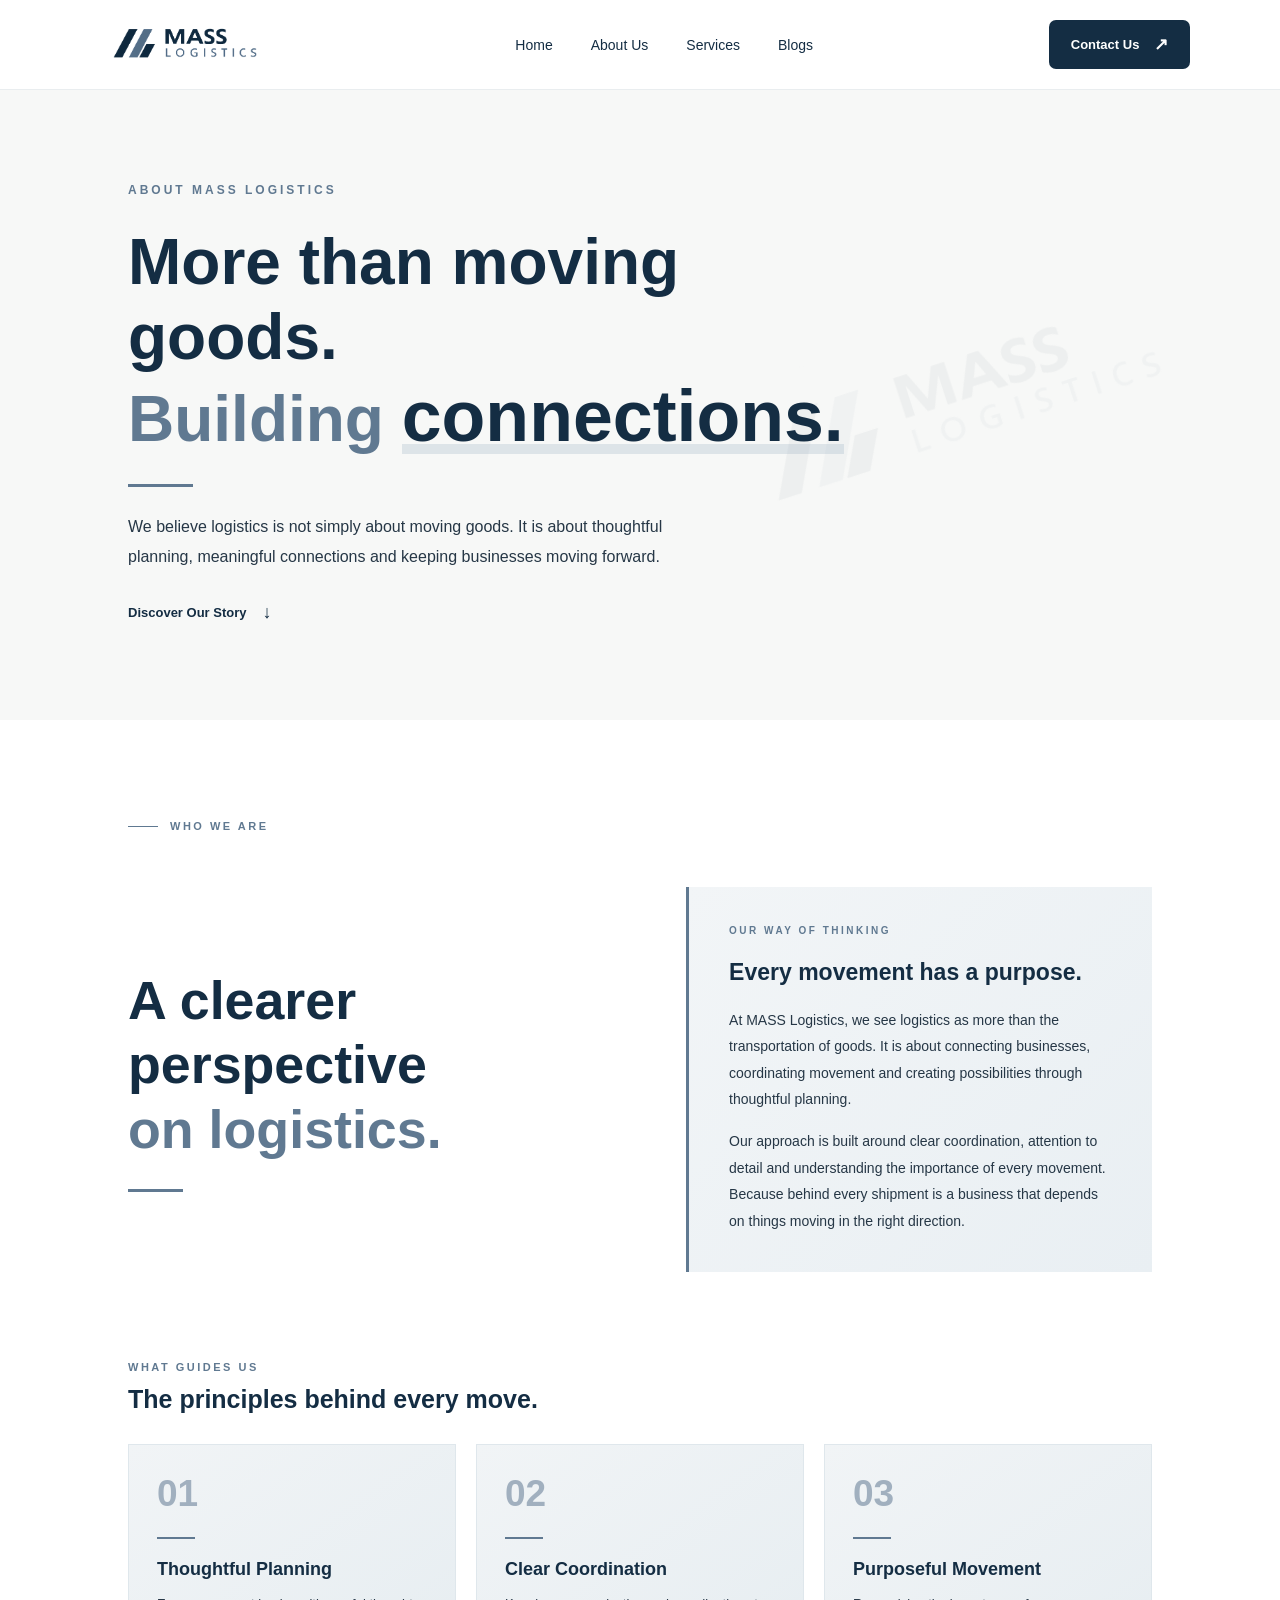
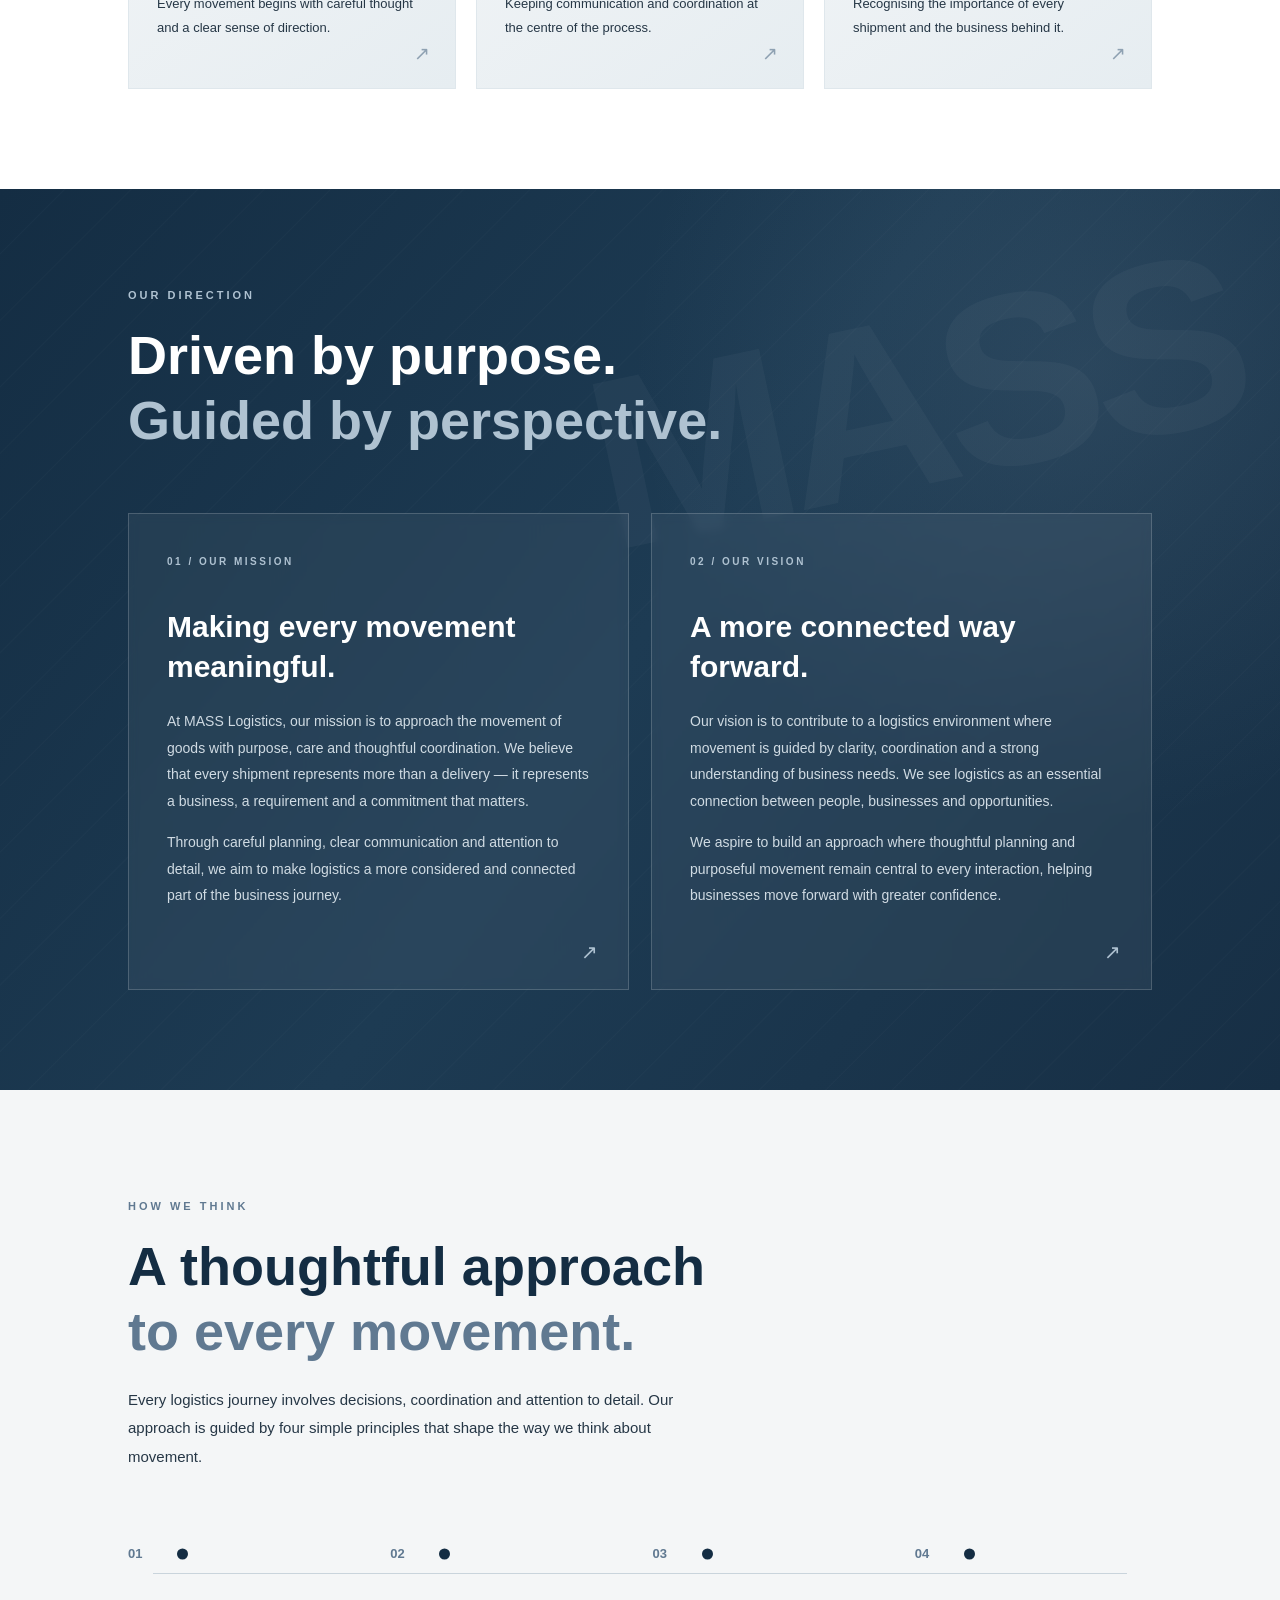
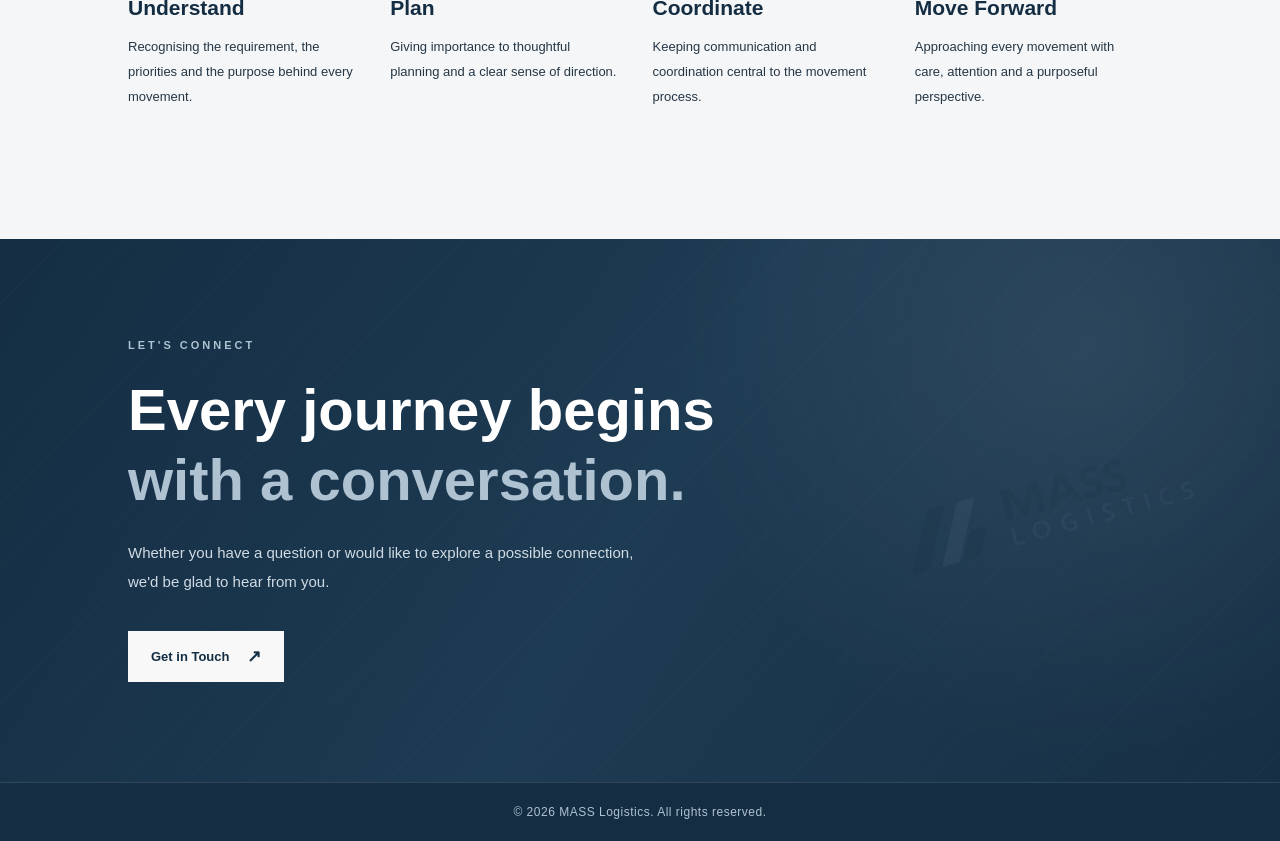
==== about.html @ d693dbe3 "Blog writing" ====
<!DOCTYPE html>
<html lang="en">

<head>
    <meta charset="UTF-8">
    <meta name="viewport" content="width=device-width, initial-scale=1.0">

    <title>About Us | MASS Logistics</title>

    <link rel="stylesheet" href="style.css">

</head>

<body>

    <!-- NAVBAR -->
    <header class="navbar">

        <a href="index.html" class="logo">
            <img src="logo.png" alt="MASS Logistics">
        </a>

        <nav class="nav-links" id="navLinks">
            <a href="index.html">Home</a>
            <a href="about.html">About Us</a>
            <a href="index.html#services">Services</a>
            <a href="blog.html">Blogs</a>
            <a href="contact.html" class="mobile-contact-link">Contact Us</a>
        </nav>

        <a href="contact.html" class="contact-btn">
            Contact Us <span>↗</span>
        </a>

        <button class="menu-toggle"
                id="menuToggle"
                aria-label="Open navigation menu"
                aria-expanded="false">
            <span></span>
            <span></span>
            <span></span>
        </button>

    </header>


   <!-- ABOUT HERO SECTION -->
<section class="about-hero">

    <div class="about-watermark">
        <img src="logo.png" alt="">
    </div>

    <div class="about-hero-content">

        <span class="about-eyebrow">
            ABOUT MASS LOGISTICS
        </span>

        <h1>
    More than moving goods.
    <span>Building <span class="highlight-word">connections.</span></span>
</h1>

        <div class="about-accent"></div>

        <p>
            We believe logistics is not simply about moving
            goods. It is about thoughtful planning, meaningful
            connections and keeping businesses moving forward.
        </p>

        <a href="#who-we-are" class="about-hero-btn">
            Discover Our Story <span>↓</span>
        </a>

    </div>

</section>



<!-- WHO WE ARE SECTION -->
<section class="who-we-are" id="who-we-are">

    <div class="who-label">
        <span></span>
        WHO WE ARE
    </div>

    <div class="who-layout">

        <div class="who-left">
            <h2>
                A clearer perspective
                <span>on logistics.</span>
            </h2>

            <div class="who-accent"></div>
        </div>

        <div class="who-right">
            <span class="who-small-label">OUR WAY OF THINKING</span>

            <h3>Every movement has a purpose.</h3>

            <p>
                At MASS Logistics, we see logistics as more than
                the transportation of goods. It is about connecting
                businesses, coordinating movement and creating
                possibilities through thoughtful planning.
            </p>

            <p>
                Our approach is built around clear coordination,
                attention to detail and understanding the importance
                of every movement. Because behind every shipment
                is a business that depends on things moving in the
                right direction.
            </p>
        </div>

    </div>

    <div class="principles-heading">
        <span>WHAT GUIDES US</span>
        <p>The principles behind every move.</p>
    </div>

    <div class="principles-grid">

        <div class="principle-card">
            <span class="principle-number">01</span>
            <div class="principle-line"></div>
            <h3>Thoughtful Planning</h3>
            <p>
                Every movement begins with careful thought
                and a clear sense of direction.
            </p>
            <span class="principle-arrow">↗</span>
        </div>

        <div class="principle-card">
            <span class="principle-number">02</span>
            <div class="principle-line"></div>
            <h3>Clear Coordination</h3>
            <p>
                Keeping communication and coordination
                at the centre of the process.
            </p>
            <span class="principle-arrow">↗</span>
        </div>

        <div class="principle-card">
            <span class="principle-number">03</span>
            <div class="principle-line"></div>
            <h3>Purposeful Movement</h3>
            <p>
                Recognising the importance of every
                shipment and the business behind it.
            </p>
            <span class="principle-arrow">↗</span>
        </div>

    </div>

</section>

    

<!-- MISSION & VISION SECTION -->
<section class="mission-vision">

    <div class="mv-watermark">MASS</div>

    <div class="mv-heading">
        <span>OUR DIRECTION</span>

        <h2>
            Driven by purpose.<br>
            <span>Guided by perspective.</span>
        </h2>
    </div>

    <div class="mv-grid">

        <!-- MISSION CARD -->
        <div class="mv-card">

            <span class="mv-number">01 / OUR MISSION</span>

            <h3>Making every movement meaningful.</h3>

            <p>
                At MASS Logistics, our mission is to approach the
                movement of goods with purpose, care and thoughtful
                coordination. We believe that every shipment represents
                more than a delivery — it represents a business,
                a requirement and a commitment that matters.
            </p>

            <p>
                Through careful planning, clear communication and
                attention to detail, we aim to make logistics a more
                considered and connected part of the business journey.
            </p>

            <span class="mv-arrow">↗</span>

        </div>


        <!-- VISION CARD -->
        <div class="mv-card">

            <span class="mv-number">02 / OUR VISION</span>

            <h3>A more connected way forward.</h3>

            <p>
                Our vision is to contribute to a logistics environment
                where movement is guided by clarity, coordination and
                a strong understanding of business needs. We see
                logistics as an essential connection between people,
                businesses and opportunities.
            </p>

            <p>
                We aspire to build an approach where thoughtful
                planning and purposeful movement remain central
                to every interaction, helping businesses move
                forward with greater confidence.
            </p>

            <span class="mv-arrow">↗</span>

        </div>

    </div>

</section>


<!-- OUR APPROACH SECTION -->
<section class="our-approach">

    <div class="approach-heading">

        <span>HOW WE THINK</span>

        <h2>
            A thoughtful approach
            <span>to every movement.</span>
        </h2>

        <p>
            Every logistics journey involves decisions, coordination
            and attention to detail. Our approach is guided by four
            simple principles that shape the way we think about movement.
        </p>

    </div>


    <div class="approach-timeline">

        <!-- STEP 01 -->
        <div class="approach-step">

            <div class="step-top">
                <span class="step-number">01</span>
                <span class="step-dot"></span>
            </div>

            <h3>Understand</h3>

            <p>
                Recognising the requirement, the priorities
                and the purpose behind every movement.
            </p>

        </div>


        <!-- STEP 02 -->
        <div class="approach-step">

            <div class="step-top">
                <span class="step-number">02</span>
                <span class="step-dot"></span>
            </div>

            <h3>Plan</h3>

            <p>
                Giving importance to thoughtful planning
                and a clear sense of direction.
            </p>

        </div>


        <!-- STEP 03 -->
        <div class="approach-step">

            <div class="step-top">
                <span class="step-number">03</span>
                <span class="step-dot"></span>
            </div>

            <h3>Coordinate</h3>

            <p>
                Keeping communication and coordination
                central to the movement process.
            </p>

        </div>


        <!-- STEP 04 -->
        <div class="approach-step">

            <div class="step-top">
                <span class="step-number">04</span>
                <span class="step-dot"></span>
            </div>

            <h3>Move Forward</h3>

            <p>
                Approaching every movement with care,
                attention and a purposeful perspective.
            </p>

        </div>

    </div>

</section>


<!-- ABOUT PAGE CTA SECTION -->
<section class="about-cta">

    <div class="cta-content">

        <span>LET'S CONNECT</span>

        <h2>
            Every journey begins
            <span>with a conversation.</span>
        </h2>

        <p>
            Whether you have a question or would like to explore
            a possible connection, we'd be glad to hear from you.
        </p>

        <a href="contact.html" class="about-cta-btn">
            Get in Touch <span>↗</span>
        </a>

    </div>

    <div class="cta-watermark">
    <img src="logo.png" alt="">
</div>

</section>

<!-- COPYRIGHT -->
<div class="copyright">
    © 2026 MASS Logistics. All rights reserved.
</div>

    <script src="script.js"></script>

</body>
</html>
---- style.css ----
/* ========================================
   1. GLOBAL STYLES
======================================== */

:root {
    --navy: #142D43;
    --blue: #607991;
    --off-white: #F7F8F7;
    --light-grey: #E9EDEF;
    --white: #FFFFFF;
    --text: #263746;
}

* {
    margin: 0;
    padding: 0;
    box-sizing: border-box;
}

html {
    scroll-behavior: smooth;
}

body {
    font-family: 'DM Sans', sans-serif;
    background: var(--off-white);
    color: var(--text);
}

a {
    text-decoration: none;
}


/* ========================================
   2. NAVBAR
======================================== */

.navbar {
    width: 100%;
    min-height: 90px;
    padding: 0 7%;

    display: flex;
    align-items: center;
    justify-content: space-between;

    background: var(--white);
    border-bottom: 1px solid var(--light-grey);

    position: relative;
    z-index: 1000;
}


/* ========================================
   3. LOGO
======================================== */

.logo {
    display: inline-flex;
    align-items: center;
    flex-shrink: 0;
}

.logo img {
    display: block;
    width: 190px;
    height: auto;
    object-fit: contain;
}


/* ========================================
   4. NAVIGATION LINKS
======================================== */

.nav-links {
    display: flex;
    align-items: center;
    gap: 38px;
}

.nav-links a {
    color: var(--navy);
    font-size: 14px;
    font-weight: 500;
    position: relative;
    transition: color 0.3s ease;
}

.nav-links a::after {
    content: "";
    position: absolute;
    left: 0;
    bottom: -6px;
    width: 100%;
    height: 1px;
    background: var(--blue);
    transform: scaleX(0);
    transform-origin: left;
    transition: transform 0.3s ease;
}

.nav-links a:hover {
    color: var(--blue);
}

.nav-links a:hover::after {
    transform: scaleX(1);
}


/* ========================================
   5. CONTACT BUTTON
======================================== */

.contact-btn {
    display: inline-flex;
    align-items: center;
    justify-content: center;
    gap: 15px;

    padding: 14px 22px;

    background: var(--navy);
    color: var(--white);

    font-size: 13px;
    font-weight: 600;

    border-radius: 7px;

    transition:
        background 0.3s ease,
        transform 0.3s ease,
        box-shadow 0.3s ease;
}

.contact-btn span {
    font-size: 17px;
    transition: transform 0.3s ease;
}

.contact-btn:hover {
    background: var(--blue);
    transform: translateY(-2px);
    box-shadow: 0 5px 14px rgba(20, 45, 67, 0.14);
}

.contact-btn:hover span {
    transform: translate(2px, -2px);
}


/* ========================================
   6. HAMBURGER MENU
======================================== */

.menu-toggle {
    display: none;

    flex-direction: column;
    justify-content: center;
    align-items: center;
    gap: 6px;

    width: 42px;
    height: 42px;
    padding: 8px;

    background: transparent;
    border: none;
    cursor: pointer;
}

.menu-toggle span {
    display: block;
    width: 25px;
    height: 2px;

    background: var(--navy);
    transition: all 0.3s ease;
}

/* Hamburger animation */

.menu-toggle.active span:nth-child(1) {
    transform: translateY(8px) rotate(45deg);
}

.menu-toggle.active span:nth-child(2) {
    opacity: 0;
}

.menu-toggle.active span:nth-child(3) {
    transform: translateY(-8px) rotate(-45deg);
}


/* ========================================
   7. HERO SECTION
======================================== */

.hero {
    min-height: 620px;
    display: flex;
    align-items: center;

    padding: 100px 8%;

   background-image:
    linear-gradient(
        90deg,
        rgba(20, 45, 67, 0.78),
        rgba(20, 45, 67, 0.18)
    ),
    url("mass-hero.png");

background-size: cover;
background-position: center;
background-repeat: no-repeat;

    color: var(--white);
}

.hero-content {
    max-width: 700px;
}

.hero-tag {
    font-size: 13px;
    letter-spacing: 4px;
    font-weight: 600;
    color: #C3D2DF;
    margin-bottom: 22px;
}

.hero h1 {
    font-family: 'Manrope', sans-serif;
    font-size: clamp(42px, 5.5vw, 72px);
    line-height: 1.12;
    font-weight: 800;
    margin-bottom: 25px;
}

.hero-description {
    max-width: 520px;
    font-size: 17px;
    line-height: 1.8;
    color: #E0E7ED;
    margin-bottom: 35px;
}


/* ========================================
   8. HERO BUTTONS
======================================== */

.hero-buttons {
    display: flex;
    gap: 16px;
    flex-wrap: wrap;
}

.hero-btn {
    display: inline-block;
    padding: 15px 27px;

    font-size: 14px;
    font-weight: 600;

    border-radius: 7px;

    transition:
        background 0.3s ease,
        color 0.3s ease,
        transform 0.3s ease,
        box-shadow 0.3s ease;
}

/* Get in Touch */

.primary-btn {
    background: var(--white);
    color: var(--navy);
}

.primary-btn:hover {
    background: #E9EEF2;
    transform: translateY(-3px);
    box-shadow: 0 6px 16px rgba(0, 0, 0, 0.15);
}

/* Discover MASS */

.secondary-btn {
    border: 1px solid rgba(255, 255, 255, 0.8);
    color: var(--white);
    background: rgba(255, 255, 255, 0.04);
}

.secondary-btn:hover {
    background: rgba(255, 255, 255, 0.15);
    border-color: var(--white);
    transform: translateY(-3px);
}

/* ========================================
   9. TABLET RESPONSIVENESS
======================================== */

@media (max-width: 1000px) {

    .navbar {
        padding: 0 5%;
    }

    .nav-links {
        gap: 22px;
    }

    .logo img {
        width: 165px;
    }
}


/* ========================================
   10. MOBILE RESPONSIVENESS
======================================== */

@media (max-width: 768px) {

    .navbar {
        min-height: 76px;
        padding: 0 5%;
    }

    .logo img {
        width: 145px;
    }

    /* Mobile dropdown */

    .nav-links {
        display: none;

        position: absolute;
        top: 100%;
        left: 0;

        width: 100%;
        padding: 15px 5% 25px;

        background: var(--white);
        border-bottom: 1px solid var(--light-grey);

        flex-direction: column;
        align-items: flex-start;
        gap: 0;
    }

    .nav-links.show {
        display: flex;
    }

    .nav-links a {
        width: 100%;
        padding: 16px 0;
        border-bottom: 1px solid var(--light-grey);
    }
    
    .nav-links .mobile-contact-link {
    display: block;
}

    /* Hide desktop contact button */

    .contact-btn {
        display: none;
    }

    /* Show hamburger */

    .menu-toggle {
        display: flex;
    }

    /* Hero */

    .hero {
        min-height: 550px;
        padding: 80px 7%;
        background-position: center;
    }

    .hero h1 {
        font-size: 42px;
    }

    .hero-description {
        font-size: 15px;
    }
}


/* ========================================
   11. SMALL MOBILE SCREENS
======================================== */

@media (max-width: 480px) {

    .logo img {
        width: 130px;
    }

    .hero {
        min-height: 520px;
        padding: 65px 6%;
    }

    .hero h1 {
        font-size: 36px;
    }

    .hero-buttons {
        flex-direction: column;
        align-items: flex-start;
    }
}


/* Smooth keyboard focus */

a:focus-visible,
button:focus-visible {
    outline: 2px solid var(--blue);
    outline-offset: 4px;
}


/* ========================================
   INTRODUCTION SECTION
======================================== */

.intro-section {
    padding: 100px 8%;
    background: var(--off-white);
}

.intro-label {
    display: flex;
    align-items: center;
    gap: 12px;
    color: var(--blue);
    font-size: 11px;
    font-weight: 700;
    letter-spacing: 3px;
    margin-bottom: 65px;
}

.intro-label span {
    width: 28px;
    height: 2px;
    background: var(--blue);
}

.intro-layout {
    display: grid;
    grid-template-columns: 1fr 1fr;
    align-items: center;
    gap: 75px;
}

/* LEFT COLUMN */

.intro-left {
    padding-right: 35px;
}

.intro-left h2 {
    font-family: 'Manrope', sans-serif;
    font-size: clamp(38px, 4.2vw, 58px);
    line-height: 1.25;
    font-weight: 700;
    color: var(--navy);
}

.intro-left h2 span {
    display: block;
    color: var(--blue);
}

.intro-accent {
    width: 55px;
    height: 3px;
    background: var(--blue);
    margin-top: 35px;
    border-radius: 5px;
    animation: accentGrow 1.2s ease forwards;
}

/* RIGHT COLUMN */

.intro-right {
    border-left: 1px solid #D8DEE2;
    padding: 12px 0 12px 55px;
}

.intro-right h3 {
    font-family: 'Manrope', sans-serif;
    font-size: 23px;
    line-height: 1.5;
    font-weight: 600;
    color: var(--navy);
    margin-bottom: 20px;
}

.intro-right p {
    font-size: 15px;
    line-height: 1.9;
    color: var(--text);
    margin-bottom: 18px;
}

.intro-link {
    display: inline-flex;
    align-items: center;
    gap: 10px;
    margin-top: 15px;
    color: var(--navy);
    font-size: 14px;
    font-weight: 700;
    transition: color 0.3s ease;
}

.intro-link span {
    transition: transform 0.3s ease;
}

.intro-link:hover {
    color: var(--blue);
}

.intro-link:hover span {
    transform: translate(4px, -4px);
}

/* SUBTLE ENTRANCE ANIMATION */

.intro-label,
.intro-left,
.intro-right {
    animation: introReveal 0.9s ease both;
}

.intro-left {
    animation-delay: 0.15s;
}

.intro-right {
    animation-delay: 0.3s;
}

@keyframes introReveal {
    from {
        opacity: 0;
        transform: translateY(22px);
    }
    to {
        opacity: 1;
        transform: translateY(0);
    }
}

@keyframes accentGrow {
    from {
        width: 0;
    }
    to {
        width: 55px;
    }
}

/* RESPONSIVE */

@media (max-width: 768px) {
    .intro-section {
        padding: 75px 7%;
    }

    .intro-label {
        margin-bottom: 40px;
    }

    .intro-layout {
        grid-template-columns: 1fr;
        gap: 40px;
    }

    .intro-left {
        padding-right: 0;
    }

    .intro-left h2 {
        font-size: 42px;
    }

    .intro-right {
        border-left: none;
        border-top: 1px solid #D8DEE2;
        padding: 30px 0 0;
    }
}

@media (max-width: 480px) {
    .intro-section {
        padding: 60px 6%;
    }

    .intro-left h2 {
        font-size: 35px;
    }

    .intro-right h3 {
        font-size: 20px;
    }
}

@media (prefers-reduced-motion: reduce) {
    .intro-label,
    .intro-left,
    .intro-right,
    .intro-accent {
        animation: none;
    }
}



/* ========================================
   LOGISTICS PHILOSOPHY SECTION
======================================== */

.philosophy-section {
    background: var(--navy);
    color: var(--white);
    padding: 100px 8% 55px;
}

.philosophy-top {
    display: flex;
    align-items: center;
    gap: 25px;
    margin-bottom: 65px;
}

.philosophy-label {
    color: #A9BBCB;
    font-size: 11px;
    font-weight: 700;
    letter-spacing: 3px;
    white-space: nowrap;
}

.philosophy-line {
    height: 1px;
    background: rgba(255,255,255,0.4);
    flex: 1;
    transform: scaleX(0);
    transform-origin: left;
}

.philosophy-layout {
    display: grid;
    grid-template-columns: 1fr 1fr;
    gap: 75px;
    align-items: start;
}

.philosophy-heading h2 {
    font-family: 'Manrope', sans-serif;
    font-size: clamp(38px, 4.2vw, 58px);
    line-height: 1.25;
    font-weight: 700;
    color: var(--white);
}

.philosophy-heading h2 span {
    display: block;
    color: #91A8BC;
}

.philosophy-content {
    padding-top: 5px;
}

.philosophy-content p {
    color: #D2DCE4;
    font-size: 15px;
    line-height: 1.9;
    margin-bottom: 20px;
}

.philosophy-content .philosophy-lead {
    color: var(--white);
    font-family: 'Manrope', sans-serif;
    font-size: 22px;
    line-height: 1.55;
    font-weight: 600;
    margin-bottom: 25px;
}

.philosophy-bottom {
    display: flex;
    justify-content: space-between;
    flex-wrap: wrap;
    gap: 20px;
    border-top: 1px solid rgba(255,255,255,0.2);
    margin-top: 75px;
    padding-top: 25px;
}

.philosophy-bottom span {
    color: #A9BBCB;
    font-size: 10px;
    font-weight: 600;
    letter-spacing: 1.5px;
}

/* ANIMATION */

@keyframes philosophyLine {
    from {
        transform: scaleX(0);
    }
    to {
        transform: scaleX(1);
    }
}

.philosophy-section.is-visible .philosophy-line {
    animation: philosophyLine 1.3s ease-out forwards;
}

/* RESPONSIVE */

@media (max-width: 768px) {
    .philosophy-section {
        padding: 75px 7% 40px;
    }

    .philosophy-top {
        margin-bottom: 45px;
    }

    .philosophy-layout {
        grid-template-columns: 1fr;
        gap: 35px;
    }

    .philosophy-heading h2 {
        font-size: 42px;
    }

    .philosophy-bottom {
        margin-top: 45px;
        flex-direction: column;
        gap: 18px;
    }
}

@media (max-width: 480px) {
    .philosophy-section {
        padding: 60px 6% 35px;
    }

    .philosophy-heading h2 {
        font-size: 35px;
    }

    .philosophy-content .philosophy-lead {
        font-size: 19px;
    }
}

@media (prefers-reduced-motion: reduce) {
    .philosophy-line {
        animation: none;
    }
}



/* ========================================
   PHILOSOPHY SECTION - HOVER EFFECTS
======================================== */

/* Heading hover */

.philosophy-heading h2 {
    transition: transform 0.4s ease, color 0.4s ease;
}

.philosophy-heading h2:hover {
    transform: translateX(8px);
}

.philosophy-heading h2 span {
    transition: color 0.4s ease;
}

.philosophy-heading h2:hover span {
    color: #B6C8D7;
}

/* Paragraph hover */

.philosophy-content p {
    transition: color 0.35s ease, transform 0.35s ease;
}

.philosophy-content p:not(.philosophy-lead):hover {
    color: #FFFFFF;
    transform: translateX(5px);
}

.philosophy-content .philosophy-lead {
    transition: color 0.35s ease;
}

.philosophy-content .philosophy-lead:hover {
    color: #B6C8D7;
}

/* Bottom principles */

.philosophy-bottom span {
    position: relative;
    display: inline-block;
    cursor: default;
    transition: color 0.35s ease;
}

.philosophy-bottom span::after {
    content: "";
    position: absolute;
    left: 0;
    bottom: -7px;
    width: 0;
    height: 1px;
    background: #A9BBCB;
    transition: width 0.35s ease;
}

.philosophy-bottom span:hover {
    color: #FFFFFF;
}

.philosophy-bottom span:hover::after {
    width: 100%;
}

/* Top horizontal line */

.philosophy-line {
    transition: background 0.4s ease;
}

.philosophy-top:hover .philosophy-line {
    background: rgba(255,255,255,0.65);
}

/* Respect reduced motion */

@media (prefers-reduced-motion: reduce) {
    .philosophy-section *,
    .philosophy-section *::before,
    .philosophy-section *::after {
        transition: none !important;
    }
}




/* ========================================
   SERVICES SECTION - REDESIGNED
======================================== */

.services-section {
    background: var(--off-white);
    padding: 100px 8%;
    color: var(--text);
}

/* TOP LABEL */

.services-top {
    display: flex;
    align-items: center;
    gap: 25px;
    margin-bottom: 65px;
}

.services-label {
    color: var(--blue);
    font-size: 11px;
    font-weight: 700;
    letter-spacing: 3px;
    white-space: nowrap;
}

.services-line {
    height: 1px;
    background: rgba(20, 45, 67, 0.25);
    flex: 1;
    transform: scaleX(0);
    transform-origin: left;
}

/* INTRODUCTION */

.services-intro {
    display: grid;
    grid-template-columns: 1.1fr 0.9fr;
    gap: 75px;
    align-items: center;
    margin-bottom: 75px;
}

.services-heading h2 {
    font-family: 'Manrope', sans-serif;
    font-size: clamp(38px, 4.2vw, 56px);
    line-height: 1.25;
    color: var(--navy);
}

.services-heading h2 span {
    display: block;
    color: var(--blue);
}

.services-description {
    border-left: 2px solid var(--blue);
    padding-left: 35px;
}

.services-description p {
    font-size: 15px;
    line-height: 1.9;
    margin-bottom: 15px;
}

/* FEATURED FREIGHT BROKERAGE */

.featured-service {
    display: grid;
    grid-template-columns: 0.8fr 1.2fr;
    align-items: center;
    gap: 55px;
    background: #EEF1F2;
    padding: 35px;
    margin-bottom: 100px;
}

.featured-image {
    height: 310px;
    overflow: hidden;
}

.featured-image img {
    width: 100%;
    height: 100%;
    display: block;
    object-fit: cover;
    transition: transform 0.6s ease;
}

.featured-image:hover img {
    transform: scale(1.04);
}

.featured-content {
    padding: 20px 25px 20px 0;
}

.featured-number {
    display: block;
    color: var(--blue);
    font-size: 10px;
    font-weight: 700;
    letter-spacing: 2px;
    margin-bottom: 22px;
}

.featured-content h3 {
    font-family: 'Manrope', sans-serif;
    color: var(--navy);
    font-size: 32px;
    margin-bottom: 20px;
}

.featured-content p {
    font-size: 14px;
    line-height: 1.9;
    margin-bottom: 25px;
    color: var(--text);
}

.featured-link {
    display: inline-flex;
    align-items: center;
    gap: 12px;
    color: var(--navy);
    font-size: 13px;
    font-weight: 700;
}

.featured-link span {
    transition: transform 0.3s ease;
}

.featured-link:hover span {
    transform: translate(4px, -4px);
}

/* TRANSPORTATION SOLUTIONS */

.transport-solutions {
    padding-top: 10px;
}

.solutions-heading {
    display: flex;
    justify-content: space-between;
    align-items: end;
    gap: 40px;
    margin-bottom: 40px;
}

.solutions-label {
    color: var(--blue);
    font-size: 10px;
    font-weight: 700;
    letter-spacing: 2.5px;
    margin-bottom: 15px;
}

.solutions-heading h3 {
    font-family: 'Manrope', sans-serif;
    font-size: clamp(25px, 3vw, 36px);
    color: var(--navy);
}

.solutions-note {
    max-width: 280px;
    font-size: 13px;
    line-height: 1.8;
    color: var(--blue);
}


/* SERVICE CARDS */

.solutions-grid {
    display: grid;
    grid-template-columns: repeat(3, 1fr);
    gap: 20px;
}

.solution-card {
    position: relative;
    min-height: 250px;
    padding: 35px 28px;

    border: 1px solid #D9E2E7;
    border-radius: 4px;

    background: linear-gradient(
        145deg,
        #FFFFFF,
        #EAF0F3
    );

    transition:
        background 0.4s ease,
        transform 0.4s ease,
        box-shadow 0.4s ease,
        border-color 0.4s ease;
}

/* NUMBER BADGE */

.solution-number {
    display: inline-block;
    color: var(--blue);
    background: #E3EBF0;

    padding: 7px 12px;
    border-radius: 3px;

    font-size: 11px;
    font-weight: 700;
    letter-spacing: 1px;

    margin-bottom: 30px;
    transition: background 0.3s ease;
}

/* CARD HEADING */

.solution-card h4 {
    font-family: 'Manrope', sans-serif;
    font-size: 19px;
    font-weight: 600;
    line-height: 1.4;
    color: var(--navy);
    margin-bottom: 15px;

    transition: color 0.3s ease;
}

.solution-card h4 span {
    color: var(--blue);
}

/* CARD DESCRIPTION */

.solution-card p {
    color: #62717C;
    font-size: 14px;
    line-height: 1.8;
    max-width: 300px;
}

/* ARROW */

.solution-arrow {
    position: absolute;
    right: 28px;
    bottom: 25px;

    font-size: 20px;
    color: var(--blue);

    transition:
        transform 0.3s ease,
        color 0.3s ease;
}

/* CARD HOVER */

.solution-card:hover {
    background: linear-gradient(
        145deg,
        #E3EBF0,
        #DCE6EC
    );

    border-color: #C5D3DC;
    transform: translateY(-5px);

    box-shadow: 0 12px 28px rgba(20, 45, 67, 0.08);
}

.solution-card:hover .solution-number {
    background: #D3E0E8;
}

.solution-card:hover .solution-arrow {
    transform: translate(4px, -4px);
    color: var(--navy);
}

.solution-card:hover h4 {
    color: var(--blue);
}

/* SCROLL ANIMATION */

.services-section.is-visible .services-line {
    animation: servicesLineGrow 1.2s ease-out forwards;
}

@keyframes servicesLineGrow {
    from {
        transform: scaleX(0);
    }
    to {
        transform: scaleX(1);
    }
}

/* TABLET */

@media (max-width: 900px) {
    .featured-service {
        gap: 30px;
        padding: 25px;
    }

    .solutions-grid {
        grid-template-columns: repeat(2, 1fr);
    }

    .solutions-heading {
        align-items: flex-start;
        flex-direction: column;
        gap: 15px;
    }
}

/* MOBILE */

@media (max-width: 768px) {
    .services-section {
        padding: 75px 7%;
    }

    .services-intro {
        grid-template-columns: 1fr;
        gap: 30px;
        margin-bottom: 50px;
    }

    .services-description {
        padding-left: 25px;
    }

    .featured-service {
        grid-template-columns: 1fr;
        gap: 25px;
        padding: 22px;
        margin-bottom: 65px;
    }

    .featured-image {
        height: 240px;
    }

    .featured-content {
        padding: 10px 0;
    }

    .featured-content h3 {
        font-size: 27px;
    }
}

@media (max-width: 520px) {
    .services-section {
        padding: 60px 6%;
    }

    .services-heading h2 {
        font-size: 35px;
    }

    .solutions-grid {
        grid-template-columns: 1fr;
    }

    .solution-card {
    min-height: 220px;
    padding: 30px 25px;
}

    .featured-image {
        height: 210px;
    }
}

/* REDUCED MOTION */

@media (prefers-reduced-motion: reduce) {
    .services-section *,
    .services-section *::before,
    .services-section *::after {
        animation: none !important;
        transition: none !important;
    }

    .services-section .services-line {
        transform: scaleX(1);
    }
}




/* ========================================
   WHY CHOOSE MASS LOGISTICS SECTION
======================================== */

.why-section {
    background: #F3F6F7;
    padding: 100px 8%;
    color: var(--text);
}

/* TOP LABEL AND LINE */

.why-top {
    display: flex;
    align-items: center;
    gap: 25px;
    margin-bottom: 65px;
}

.why-label {
    color: var(--blue);
    font-size: 11px;
    font-weight: 700;
    letter-spacing: 3px;
    white-space: nowrap;
}

.why-line {
    height: 1px;
    background: #B8C7D0;
    flex: 1;
    transform: scaleX(0);
    transform-origin: left;
}

.why-section.is-visible .why-line {
    animation: whyLineGrow 1.3s ease-out forwards;
}

@keyframes whyLineGrow {
    from {
        transform: scaleX(0);
    }

    to {
        transform: scaleX(1);
    }
}

/* INTRODUCTION */

.why-intro {
    display: grid;
    grid-template-columns: 1fr 1fr;
    gap: 75px;
    align-items: center;
    margin-bottom: 65px;
}

.why-heading h2 {
    font-family: 'Manrope', sans-serif;
    font-size: clamp(36px, 4vw, 54px);
    font-weight: 600;
    line-height: 1.25;
    color: var(--navy);
    transition: transform 0.35s ease;
}

.why-heading h2 span {
    display: block;
    color: var(--blue);
}

.why-heading:hover h2 {
    transform: translateX(5px);
}

.why-description {
    border-left: 2px solid #B8C7D0;
    padding-left: 40px;
}

.why-description p {
    font-size: 15px;
    line-height: 1.9;
    color: #526371;
    max-width: 480px;
}

/* WHY CHOOSE CARDS */

.why-grid {
    display: grid;
    grid-template-columns: repeat(3, 1fr);
    gap: 20px;
}

.why-card {
    position: relative;
    min-height: 250px;
    padding: 35px 28px;

    border: 1px solid #D9E2E7;
    border-radius: 4px;

    background: linear-gradient(
        145deg,
        #FFFFFF,
        #EAF0F3
    );

    transition:
        background 0.4s ease,
        transform 0.4s ease,
        box-shadow 0.4s ease,
        border-color 0.4s ease;
}

/* NUMBER BADGE */

.why-number {
    display: inline-block;
    color: var(--blue);
    background: #E3EBF0;

    padding: 7px 12px;
    border-radius: 3px;

    font-size: 11px;
    font-weight: 700;
    letter-spacing: 1px;

    margin-bottom: 30px;
    transition: background 0.3s ease;
}

/* CARD HEADING */

.why-card h3 {
    font-family: 'Manrope', sans-serif;
    font-size: 19px;
    font-weight: 600;
    color: var(--navy);
    margin-bottom: 15px;
    line-height: 1.4;
    transition: color 0.3s ease;
}

/* CARD DESCRIPTION */

.why-card p {
    font-size: 14px;
    line-height: 1.8;
    color: #62717C;
    max-width: 300px;
}

/* ARROW */

.why-arrow {
    position: absolute;
    right: 28px;
    bottom: 25px;

    font-size: 20px;
    color: var(--blue);

    transition:
        transform 0.3s ease,
        color 0.3s ease;
}

/* CARD HOVER */

.why-card:hover {
    background: linear-gradient(
        145deg,
        #E3EBF0,
        #DCE6EC
    );

    border-color: #C5D3DC;
    transform: translateY(-5px);

    box-shadow: 0 12px 28px rgba(20, 45, 67, 0.08);
}

.why-card:hover .why-number {
    background: #D3E0E8;
}

.why-card:hover .why-arrow {
    transform: translate(4px, -4px);
    color: var(--navy);
}

/* TABLET RESPONSIVE */

@media (max-width: 900px) {

    .why-section {
        padding: 80px 6%;
    }

    .why-intro {
        gap: 40px;
    }

    .why-grid {
        grid-template-columns: repeat(2, 1fr);
    }

}

/* MOBILE RESPONSIVE */

@media (max-width: 600px) {

    .why-section {
        padding: 65px 6%;
    }

    .why-top {
        margin-bottom: 45px;
    }

    .why-intro {
        grid-template-columns: 1fr;
        gap: 30px;
        margin-bottom: 45px;
    }

    .why-heading h2 {
        font-size: 36px;
    }

    .why-description {
        padding-left: 22px;
    }

    .why-grid {
        grid-template-columns: 1fr;
        gap: 15px;
    }

    .why-card {
        min-height: 220px;
        padding: 30px 25px;
    }

}

/* REDUCED MOTION */

@media (prefers-reduced-motion: reduce) {

    .why-line {
        transform: scaleX(1);
        animation: none !important;
    }

    .why-card,
    .why-card *,
    .why-heading h2 {
        transition: none !important;
    }

}






/* ========================================
   MASS LOGISTICS FOOTER
======================================== */

.site-footer {
    position: relative;
    overflow: hidden;

    background-color: #91A8BA;

    background-image:
        radial-gradient(
            ellipse at 88% 20%,
            rgba(20, 45, 67, 0.30),
            transparent 38%
        ),
        radial-gradient(
            ellipse at 55% 110%,
            rgba(20, 45, 67, 0.35),
            transparent 48%
        ),
        repeating-linear-gradient(
            135deg,
            rgba(255, 255, 255, 0.035) 0px,
            rgba(255, 255, 255, 0.035) 1px,
            transparent 1px,
            transparent 8px
        ),
        linear-gradient(
            110deg,
            #A6B9C6 0%,
            #91A8BA 48%,
            #71899D 100%
        );

    color: var(--navy);
    padding: 75px 8% 0;
}

/* MAIN FOOTER LAYOUT */

.footer-main {
    display: grid;
    grid-template-columns: 1.25fr 0.75fr 1.2fr 1fr;
    gap: 45px;
    padding-bottom: 65px;
    align-items: start;
}

/* BRAND */

.footer-brand img {
    width: 190px;
    height: auto;
    display: block;
    margin-bottom: 25px;
}

.footer-brand p {
    max-width: 290px;
    color: #263746;
    font-size: 14px;
    line-height: 1.9;
}

/* FOOTER COLUMNS */

.footer-column {
    display: flex;
    flex-direction: column;
    align-items: flex-start;
}

.footer-column h3 {
    font-family: 'Manrope', sans-serif;
    font-size: 16px;
    font-weight: 700;
    color: #142D43;
    margin-bottom: 25px;
}

/* LINKS */

.footer-column a {
    color: #263746;
    text-decoration: none;
    font-size: 13px;
    margin-bottom: 16px;

    transition:
        color 0.3s ease,
        transform 0.3s ease;
}

.footer-column a:hover {
    color: #FFFFFF;
    transform: translateX(5px);
}

/* CONTACT */

.footer-contact p {
    color: #263746;
    font-size: 13px;
    line-height: 1.9;
    max-width: 270px;
    margin-bottom: 25px;
}

.footer-column .footer-contact-link {
    color: #142D43;
    font-weight: 700;
    border-bottom: 1px solid #607991;
    padding-bottom: 9px;
}

.footer-contact-link span {
    display: inline-block;
    margin-left: 8px;
    transition: transform 0.3s ease;
}

.footer-contact-link:hover span {
    transform: translate(4px, -4px);
}

/* BOTTOM BAR */

.footer-bottom {
    border-top: 1px solid rgba(20, 45, 67, 0.25);
    padding: 23px 0;

    display: flex;
    justify-content: space-between;
    align-items: center;
    gap: 20px;
}

.footer-bottom p,
.footer-bottom a {
    color: #263746;
    font-size: 12px;
    text-decoration: none;
}

.footer-bottom a:hover {
    color: #FFFFFF;
}

/* TABLET */

@media (max-width: 1000px) {

    .footer-main {
        grid-template-columns: repeat(2, 1fr);
        gap: 45px;
    }

}

/* MOBILE */

@media (max-width: 600px) {

    .site-footer {
        padding: 55px 6% 0;
    }

    .footer-main {
        grid-template-columns: 1fr;
        gap: 38px;
        padding-bottom: 45px;
    }

    .footer-brand img {
        width: 170px;
    }

    .footer-bottom {
        flex-direction: column;
        align-items: flex-start;
        gap: 12px;
    }

}

/* REDUCED MOTION */

@media (prefers-reduced-motion: reduce) {

    .footer-column a,
    .footer-contact-link span,
    .footer-bottom a {
        transition: none;
    }

}



/* ========================================
   CONTACT PAGE HERO
======================================== */

.contact-hero {
    position: relative;
    min-height: 540px;
    display: flex;
    align-items: center;
    padding: 90px 8%;
    overflow: hidden;

    background:
        linear-gradient(
            90deg,
            rgba(20, 45, 67, 0.94),
            rgba(20, 45, 67, 0.76),
            rgba(20, 45, 67, 0.40)
        ),
        url("mass-hero.png");

    background-size: cover;
    background-position: center;
    color: #FFFFFF;
}

.contact-hero-content {
    max-width: 760px;
    animation: introReveal 1s ease forwards;
}

.contact-eyebrow {
    font-size: 12px;
    letter-spacing: 3px;
    font-weight: 700;
    color: #B9CBD8;
    margin-bottom: 28px;
}

.contact-hero h1 {
    font-family: 'Manrope', sans-serif;
    font-size: clamp(38px, 5vw, 64px);
    line-height: 1.2;
    font-weight: 600;
    margin-bottom: 25px;
}

.contact-hero h1 span {
    display: block;
    color: #B9CBD8;
}

.contact-hero-description {
    max-width: 560px;
    font-size: 16px;
    line-height: 1.9;
    color: #E0E8ED;
    margin-bottom: 32px;
}

.contact-hero-link {
    display: inline-flex;
    align-items: center;
    gap: 15px;
    color: #FFFFFF;
    text-decoration: none;
    font-size: 14px;
    font-weight: 600;
    border-bottom: 1px solid rgba(255,255,255,0.6);
    padding-bottom: 10px;
    transition: gap 0.3s ease;
}

.contact-hero-link:hover {
    gap: 23px;
}

.contact-hero-index {
    position: absolute;
    bottom: 35px;
    right: 8%;
    display: flex;
    align-items: center;
    gap: 15px;
    color: #D5E0E7;
    font-size: 10px;
    letter-spacing: 2px;
}

.contact-hero-index span:first-child {
    font-size: 20px;
    font-weight: 700;
    color: #FFFFFF;
}

@media (max-width: 600px) {

    .contact-hero {
        min-height: 500px;
        padding: 75px 7%;
    }

    .contact-hero-description {
        font-size: 14px;
    }

    .contact-hero-index {
        right: 7%;
        bottom: 22px;
    }

}



/* ========================================
   CONTACT DETAILS SECTION
======================================== */

.contact-details-section {
    padding: 100px 8%;
    background: #F7F8F7;
    display: grid;
    grid-template-columns: 0.85fr 1.15fr;
    gap: 90px;
    align-items: center;
}

.contact-section-label {
    color: var(--blue);
    font-size: 11px;
    font-weight: 700;
    letter-spacing: 3px;
    margin-bottom: 25px;
}

.contact-details-heading h2 {
    font-family: 'Manrope', sans-serif;
    font-size: clamp(34px, 4vw, 48px);
    line-height: 1.25;
    color: var(--navy);
    margin-bottom: 25px;
}

.contact-details-heading h2 span {
    display: block;
    color: var(--blue);
}

.contact-details-heading > p:last-child {
    color: #62717C;
    font-size: 15px;
    line-height: 1.9;
    max-width: 420px;
}

.contact-information {
    display: grid;
    grid-template-columns: 1fr 1fr;
    gap: 18px;
}

.contact-info-card {
    position: relative;
    padding: 28px;
    min-height: 210px;
    border: 1px solid #D9E2E7;
    border-radius: 4px;
    background: linear-gradient(145deg, #FFFFFF, #EAF0F3);
    transition: 0.4s ease;
}

.contact-info-card:last-child {
    grid-column: 1 / -1;
    min-height: 185px;
}

.contact-info-number {
    display: inline-block;
    color: var(--blue);
    background: #E3EBF0;
    padding: 6px 10px;
    border-radius: 3px;
    font-size: 11px;
    font-weight: 700;
    letter-spacing: 1px;
    margin-bottom: 22px;
}

.contact-info-card h3 {
    font-family: 'Manrope', sans-serif;
    color: var(--navy);
    font-size: 19px;
    margin-bottom: 10px;
}

.contact-info-card p {
    color: #62717C;
    font-size: 13px;
    line-height: 1.8;
    margin-bottom: 18px;
}

.contact-info-card a {
    color: var(--blue);
    font-size: 13px;
    font-weight: 700;
    text-decoration: none;
    transition: color 0.3s ease;
}

.contact-info-card:hover {
    transform: translateY(-5px);
    background: linear-gradient(145deg, #E3EBF0, #DCE6EC);
    border-color: #C5D3DC;
    box-shadow: 0 12px 28px rgba(20, 45, 67, 0.08);
}

.contact-info-card a:hover {
    color: var(--navy);
}

/* RESPONSIVE */

@media (max-width: 900px) {
    .contact-details-section {
        grid-template-columns: 1fr;
        gap: 45px;
    }
}

@media (max-width: 550px) {
    .contact-information {
        grid-template-columns: 1fr;
    }

    .contact-info-card:last-child {
        grid-column: auto;
    }

    .contact-details-section {
        padding: 75px 7%;
    }
}



/* ========================================
   CONTACT ENQUIRY FORM
======================================== */

.contact-form-section {
    padding: 100px 8%;
    background: #EEF2F4;
}

/* FORM INTRO */

.form-intro {
    max-width: 650px;
    margin-bottom: 55px;
}

.form-intro h2 {
    font-family: 'Manrope', sans-serif;
    font-size: clamp(36px, 4vw, 50px);
    line-height: 1.25;
    color: var(--navy);
    margin-bottom: 20px;
}

.form-intro h2 span {
    display: block;
    color: var(--blue);
}

.form-intro > p:last-child {
    color: #62717C;
    font-size: 15px;
    line-height: 1.9;
    max-width: 520px;
}

/* TWO COLUMN LAYOUT */

.contact-form-layout {
    display: grid;
    grid-template-columns: 0.75fr 1.25fr;
    border: 1px solid #D9E2E7;
    border-radius: 4px;
    overflow: hidden;
    background: #FFFFFF;
}

/* LEFT PANEL */

.form-side-panel {
    position: relative;
    display: flex;
    flex-direction: column;
    justify-content: space-between;
    min-height: 590px;
    padding: 45px 38px;
    overflow: hidden;

    background:
        radial-gradient(
            circle at 90% 15%,
            rgba(96, 121, 145, 0.30),
            transparent 38%
        ),
        repeating-linear-gradient(
            135deg,
            rgba(255,255,255,0.025) 0px,
            rgba(255,255,255,0.025) 1px,
            transparent 1px,
            transparent 9px
        ),
        linear-gradient(145deg, #142D43, #243F56);

    color: #FFFFFF;
}

.form-side-number {
    color: #B9CBD8;
    font-size: 11px;
    font-weight: 700;
    letter-spacing: 2px;
}

.form-side-panel h3 {
    font-family: 'Manrope', sans-serif;
    font-size: clamp(27px, 3vw, 36px);
    line-height: 1.35;
    font-weight: 600;
    max-width: 340px;
    margin-bottom: 20px;
}

.form-side-panel > p {
    color: #D2DEE6;
    font-size: 14px;
    line-height: 1.9;
    max-width: 330px;
}

.form-side-bottom {
    display: flex;
    flex-direction: column;
    gap: 8px;
    padding-top: 25px;
    border-top: 1px solid rgba(255,255,255,0.2);
    color: #B9CBD8;
    font-size: 9px;
    font-weight: 700;
    letter-spacing: 2px;
}

/* FORM AREA */

.enquiry-form {
    padding: 45px;
    display: flex;
    flex-direction: column;
    gap: 25px;
}

.form-row {
    display: grid;
    grid-template-columns: 1fr 1fr;
    gap: 22px;
}

.form-group {
    display: flex;
    flex-direction: column;
    gap: 10px;
}

.form-group label {
    color: var(--navy);
    font-size: 13px;
    font-weight: 700;
}

.form-group label span {
    color: #84939D;
    font-size: 11px;
    font-weight: 400;
}

/* INPUTS */

.form-group input,
.form-group select,
.form-group textarea {
    width: 100%;
    padding: 14px 15px;
    border: 1px solid #D9E2E7;
    border-radius: 3px;
    background: #F8FAFB;
    color: var(--text);
    font-family: 'DM Sans', sans-serif;
    font-size: 13px;
    outline: none;
    transition: border-color 0.3s ease, background 0.3s ease, box-shadow 0.3s ease;
}

.form-group input,
.form-group select {
    min-height: 48px;
}

.form-group textarea {
    resize: vertical;
    min-height: 125px;
}

.form-group input::placeholder,
.form-group textarea::placeholder {
    color: #9AA7B0;
}

.form-group input:focus,
.form-group select:focus,
.form-group textarea:focus {
    border-color: var(--blue);
    background: #FFFFFF;
    box-shadow: 0 0 0 3px rgba(96, 121, 145, 0.10);
}

/* SUBMIT BUTTON */

.form-submit {
    align-self: flex-start;
    display: inline-flex;
    align-items: center;
    justify-content: center;
    gap: 25px;
    padding: 15px 25px;
    border: 1px solid var(--navy);
    border-radius: 3px;
    background: var(--navy);
    color: #FFFFFF;
    font-family: 'DM Sans', sans-serif;
    font-size: 13px;
    font-weight: 700;
    cursor: pointer;
    transition: background 0.3s ease, transform 0.3s ease;
}

.form-submit span {
    font-size: 17px;
}

.form-submit:hover {
    background: var(--blue);
    border-color: var(--blue);
    transform: translateY(-3px);
}

.form-note {
    color: #84939D;
    font-size: 11px;
    line-height: 1.6;
}

/* RESPONSIVE */

@media (max-width: 900px) {

    .contact-form-layout {
        grid-template-columns: 1fr;
    }

    .form-side-panel {
        min-height: 320px;
    }

}

@media (max-width: 600px) {

    .contact-form-section {
        padding: 75px 7%;
    }

    .enquiry-form {
        padding: 30px 22px;
    }

    .form-row {
        grid-template-columns: 1fr;
        gap: 25px;
    }

    .form-side-panel {
        padding: 35px 28px;
        min-height: 300px;
    }

    .form-submit {
        width: 100%;
    }

}


/* Contact link only for mobile navigation */
.mobile-contact-link {
    display: none;
}

/* ========================================
   ABOUT PAGE HERO
======================================== */

.about-hero {
    min-height: 540px;
    position: relative;
    display: flex;
    align-items: center;
    padding: 90px 10%;
    background: var(--off-white);
    overflow: hidden;
}

/* Large tilted logo watermark on right */

.about-watermark {
    position: absolute;
    right: 4%;
    top: 50%;
    transform: translateY(-50%) rotate(-18deg);
    width: 42%;
    opacity: 0.045;
    pointer-events: none;
    z-index: 0;
}

.about-watermark img {
    width: 100%;
    height: auto;
}

/* Hero content */

.about-hero-content {
    position: relative;
    z-index: 1;
    max-width: 750px;
}

.about-eyebrow {
    display: inline-block;
    font-size: 12px;
    letter-spacing: 3px;
    font-weight: 600;
    margin-bottom: 28px;
    color: var(--blue);
}

.about-hero-content h1 {
    font-family: 'Manrope', sans-serif;
    font-size: clamp(40px, 5vw, 66px);
    line-height: 1.17;
    font-weight: 600;
    color: var(--navy);
    margin-bottom: 25px;
}

.about-hero-content h1 > span {
    display: block;
    color: var(--blue);
}

.about-hero-content h1 .highlight-word {
    display: inline;
    color: var(--navy);
}

.about-accent {
    width: 65px;
    height: 3px;
    background: var(--blue);
    margin-bottom: 25px;
}

.about-hero-content p {
    max-width: 540px;
    font-size: 16px;
    line-height: 1.9;
    color: var(--text);
    margin-bottom: 30px;
}

.about-hero-btn {
    display: inline-flex;
    align-items: center;
    gap: 16px;
    color: var(--navy);
    text-decoration: none;
    font-size: 13px;
    font-weight: 600;
    transition: 0.3s ease;
}

.about-hero-btn:hover {
    color: var(--blue);
    gap: 23px;
}

.about-hero-btn span {
    font-size: 18px;
}

/* Mobile */

@media (max-width: 768px) {

    .about-hero {
        min-height: 500px;
        padding: 75px 7%;
    }

    .about-watermark {
        width: 75%;
        right: -20%;
        opacity: 0.035;
    }

    .about-hero-content h1 {
        font-size: 42px;
    }

}
/* ABOUT HERO - TYPOGRAPHY DETAILS */

.about-hero-content h1 span.highlight-word {
    font-size: 1.12em;
    position: relative;
    display: inline-block;
    color: var(--navy);
    z-index: 1;
}

.highlight-word::after {
    content: "";
    position: absolute;
    left: 0;
    bottom: 5px;
    width: 100%;
    height: 10px;
    background: rgba(145, 168, 186, 0.25);
    z-index: -1;
}

/* Animated underline */

.about-hero-btn {
    position: relative;
    padding-bottom: 7px;
}

.about-hero-btn::after {
    content: "";
    position: absolute;
    left: 0;
    bottom: 0;
    width: 0;
    height: 1px;
    background: var(--blue);
    transition: width 0.35s ease;
}

.about-hero-btn:hover::after {
    width: 100%;
}




/* ========================================
   WHO WE ARE SECTION
======================================== */

.who-we-are {
    padding: 100px 10%;
    background: #FFFFFF;
}

/* Section label */

.who-label {
    display: flex;
    align-items: center;
    gap: 12px;
    color: var(--blue);
    font-size: 11px;
    font-weight: 600;
    letter-spacing: 2.5px;
    margin-bottom: 55px;
}

.who-label span {
    width: 30px;
    height: 1px;
    background: var(--blue);
}

/* Introduction layout */

.who-layout {
    display: grid;
    grid-template-columns: 1fr 1fr;
    gap: 9%;
    align-items: center;
}

/* Left heading */

.who-left h2 {
    font-family: 'Manrope', sans-serif;
    font-size: clamp(36px, 4.2vw, 55px);
    line-height: 1.2;
    color: var(--navy);
    font-weight: 600;
}

.who-left h2 span {
    display: block;
    color: var(--blue);
}

.who-accent {
    width: 55px;
    height: 3px;
    background: var(--blue);
    margin-top: 28px;
}

/* Right introduction panel */

.who-right {
    padding: 38px 40px;
    background: linear-gradient(
        135deg,
        #F2F5F7,
        #E9EFF3
    );
    border-left: 3px solid var(--blue);
    position: relative;
}

.who-small-label {
    display: block;
    font-size: 10px;
    letter-spacing: 2.5px;
    color: var(--blue);
    font-weight: 700;
    margin-bottom: 20px;
}

.who-right h3 {
    font-family: 'Manrope', sans-serif;
    font-size: 23px;
    color: var(--navy);
    line-height: 1.4;
    margin-bottom: 18px;
}

.who-right p {
    font-size: 14px;
    line-height: 1.9;
    color: var(--text);
    margin-bottom: 15px;
}

.who-right p:last-child {
    margin-bottom: 0;
}

/* Principles heading */

.principles-heading {
    margin-top: 85px;
    margin-bottom: 30px;
}

.principles-heading span {
    font-size: 11px;
    font-weight: 700;
    letter-spacing: 2.5px;
    color: var(--blue);
}

.principles-heading p {
    font-family: 'Manrope', sans-serif;
    font-size: 25px;
    font-weight: 600;
    color: var(--navy);
    margin-top: 10px;
}

/* Principles cards */

.principles-grid {
    display: grid;
    grid-template-columns: repeat(3, 1fr);
    gap: 20px;
}

.principle-card {
    position: relative;
    min-height: 245px;
    padding: 30px 28px;
    background: linear-gradient(
        145deg,
        #F1F4F6,
        #E6EDF1
    );
    border: 1px solid #DFE7EC;
    overflow: hidden;
    transition: transform 0.35s ease,
                box-shadow 0.35s ease,
                background 0.35s ease;
}

.principle-card:hover {
    transform: translateY(-8px);
    box-shadow: 0 18px 35px rgba(20, 45, 67, 0.10);
    background: #F7F9FA;
}

.principle-number {
    display: block;
    font-family: 'Manrope', sans-serif;
    font-size: 37px;
    font-weight: 600;
    color: rgba(96, 121, 145, 0.55);
    line-height: 1;
}

.principle-line {
    width: 38px;
    height: 2px;
    background: var(--blue);
    margin: 25px 0 20px;
    transition: width 0.35s ease;
}

.principle-card:hover .principle-line {
    width: 65px;
}

.principle-card h3 {
    font-family: 'Manrope', sans-serif;
    font-size: 18px;
    font-weight: 600;
    color: var(--navy);
    margin-bottom: 12px;
}

.principle-card p {
    font-size: 13px;
    line-height: 1.8;
    color: var(--text);
    max-width: 260px;
}

.principle-arrow {
    position: absolute;
    right: 25px;
    bottom: 23px;
    font-size: 19px;
    color: var(--blue);
    opacity: 0.65;
    transition: transform 0.3s ease,
                opacity 0.3s ease;
}

.principle-card:hover .principle-arrow {
    transform: translate(4px, -4px);
    opacity: 1;
}

/* Responsive design */

@media (max-width: 900px) {

    .who-layout {
        gap: 35px;
    }

    .principles-grid {
        gap: 14px;
    }

    .principle-card {
        padding: 25px 20px;
    }

}

@media (max-width: 768px) {

    .who-we-are {
        padding: 75px 7%;
    }

    .who-label {
        margin-bottom: 35px;
    }

    .who-layout {
        grid-template-columns: 1fr;
        gap: 35px;
    }

    .who-right {
        padding: 30px 25px;
    }

    .principles-heading {
        margin-top: 55px;
    }

    .principles-grid {
        grid-template-columns: 1fr;
        gap: 16px;
    }

    .principle-card {
        min-height: 220px;
        padding: 27px;
    }

}



/* ========================================
   MISSION & VISION SECTION
======================================== */

.mission-vision {
    position: relative;
    padding: 100px 10%;
    background: linear-gradient(
        125deg,
        #142D43,
        #1D3B53,
        #172F45
    );
    overflow: hidden;
    isolation: isolate;
}

/* Subtle background texture */

.mission-vision::before {
    content: "";
    position: absolute;
    inset: 0;
    background:
        radial-gradient(
            circle at 85% 20%,
            rgba(145, 168, 186, 0.13),
            transparent 35%
        ),
        repeating-linear-gradient(
            135deg,
            transparent 0px,
            transparent 45px,
            rgba(255,255,255,0.018) 46px,
            transparent 47px
        );
    z-index: -1;
    pointer-events: none;
}

/* Watermark */

.mv-watermark {
    position: absolute;
    right: 3%;
    top: 8%;
    font-family: 'Manrope', sans-serif;
    font-size: clamp(100px, 19vw, 250px);
    font-weight: 800;
    letter-spacing: -12px;
    color: rgba(255,255,255,0.035);
    transform: rotate(-12deg);
    pointer-events: none;
    user-select: none;
}

/* Heading */

.mv-heading {
    position: relative;
    z-index: 1;
    margin-bottom: 60px;
}

.mv-heading > span {
    display: block;
    color: #AFC2D1;
    font-size: 11px;
    font-weight: 600;
    letter-spacing: 3px;
    margin-bottom: 22px;
}

.mv-heading h2 {
    font-family: 'Manrope', sans-serif;
    font-size: clamp(35px, 4.5vw, 54px);
    line-height: 1.2;
    font-weight: 600;
    color: #FFFFFF;
}

.mv-heading h2 span {
    color: #AFC2D1;
}

/* Cards */

.mv-grid {
    display: grid;
    grid-template-columns: repeat(2, 1fr);
    gap: 22px;
    position: relative;
    z-index: 1;
}

.mv-card {
    position: relative;
    padding: 42px 38px 65px;
    min-height: 460px;
    height: 100%;
    border: 1px solid rgba(255,255,255,0.18);
    background: rgba(255,255,255,0.055);
    backdrop-filter: blur(5px);
    display: flex;
    flex-direction: column;
    transition: background 0.35s ease,
                transform 0.35s ease,
                border-color 0.35s ease;
}

.mv-card:hover {
    background: rgba(255,255,255,0.10);
    transform: translateY(-7px);
    border-color: rgba(175,194,209,0.55);
}

/* Card content */

.mv-number {
    display: block;
    color: #AFC2D1;
    font-size: 10px;
    font-weight: 600;
    letter-spacing: 2.5px;
    margin-bottom: 40px;
}

.mv-card h3 {
    max-width: 390px;
    font-family: 'Manrope', sans-serif;
    font-size: clamp(23px, 2.5vw, 30px);
    line-height: 1.35;
    color: #FFFFFF;
    margin-bottom: 20px;
}

.mv-card p {
    max-width: 430px;
    font-size: 14px;
    line-height: 1.9;
    color: #D0DBE3;
    margin-bottom: 15px;
}

.mv-arrow {
    position: absolute;
    right: 30px;
    bottom: 25px;
    font-size: 20px;
    color: #AFC2D1;
    transition: transform 0.3s ease;
}

.mv-card:hover .mv-arrow {
    transform: translate(5px, -5px);
}

/* Responsive */

@media (max-width: 768px) {

    .mission-vision {
        padding: 75px 7%;
    }

    .mv-heading {
        margin-bottom: 40px;
    }

    .mv-grid {
        grid-template-columns: 1fr;
    }

    .mv-card {
    padding: 32px 27px 55px;
    min-height: 0;
    height: auto;
}

    .mv-number {
        margin-bottom: 30px;
    }

    .mv-watermark {
        right: -10%;
        top: 5%;
        font-size: 120px;
    }

}



/* ========================================
   OUR APPROACH SECTION
======================================== */

.our-approach {
    padding: 110px 10%;
    background: #F4F6F7;
    overflow: hidden;
}

/* Heading */

.approach-heading {
    max-width: 680px;
    margin-bottom: 75px;
}

.approach-heading > span {
    display: block;
    font-size: 11px;
    font-weight: 700;
    letter-spacing: 3px;
    color: var(--blue);
    margin-bottom: 22px;
}

.approach-heading h2 {
    font-family: 'Manrope', sans-serif;
    font-size: clamp(35px, 4.5vw, 54px);
    line-height: 1.2;
    font-weight: 600;
    color: var(--navy);
    margin-bottom: 22px;
}

.approach-heading h2 span {
    display: block;
    color: var(--blue);
}

.approach-heading p {
    max-width: 570px;
    font-size: 15px;
    line-height: 1.9;
    color: var(--text);
}

/* Timeline layout */

.approach-timeline {
    display: grid;
    grid-template-columns: repeat(4, 1fr);
    position: relative;
    gap: 25px;
}

/* Connecting line */

.approach-timeline::before {
    content: "";
    position: absolute;
    top: 27px;
    left: 25px;
    right: 25px;
    height: 1px;
    background: #C9D4DC;
}

/* Individual steps */

.approach-step {
    position: relative;
    z-index: 1;
    padding: 0 10px 20px 0;
}

/* Number and dot */

.step-top {
    display: flex;
    align-items: center;
    justify-content: space-between;
    width: 55px;
    margin-bottom: 35px;
    position: relative;
}

.step-number {
    font-family: 'Manrope', sans-serif;
    font-size: 13px;
    font-weight: 700;
    color: var(--blue);
}

.step-dot {
    position: absolute;
    right: -8px;
    top: 50%;
    transform: translateY(-50%);
    width: 11px;
    height: 11px;
    border-radius: 50%;
    background: var(--navy);
    border: 3px solid #F4F6F7;
    box-sizing: content-box;
    transition: background 0.3s ease,
                transform 0.3s ease;
}

/* Step content */

.approach-step h3 {
    font-family: 'Manrope', sans-serif;
    font-size: 21px;
    font-weight: 600;
    color: var(--navy);
    margin-bottom: 15px;
    transition: color 0.3s ease;
}

.approach-step p {
    max-width: 230px;
    font-size: 13px;
    line-height: 1.9;
    color: var(--text);
}

/* Hover effect */

.approach-step:hover .step-dot {
    background: var(--blue);
    transform: translateY(-50%) scale(1.4);
}

.approach-step:hover h3 {
    color: var(--blue);
}

/* Responsive */

@media (max-width: 900px) {

    .our-approach {
        padding: 85px 7%;
    }

    .approach-timeline {
        grid-template-columns: repeat(2, 1fr);
        row-gap: 45px;
    }

    .approach-timeline::before {
        display: none;
    }

    .approach-step {
        border-left: 1px solid #C9D4DC;
        padding-left: 22px;
    }

    .step-top {
        margin-bottom: 25px;
    }

}

@media (max-width: 600px) {

    .our-approach {
        padding: 75px 7%;
    }

    .approach-heading {
        margin-bottom: 50px;
    }

    .approach-timeline {
        grid-template-columns: 1fr;
        row-gap: 35px;
    }

    .approach-step {
        padding-bottom: 10px;
    }

    .approach-step p {
        max-width: 100%;
    }

}



/* ========================================
   ABOUT PAGE CTA SECTION
======================================== */

.about-cta {
    position: relative;
    padding: 100px 10%;
    background: linear-gradient(
        120deg,
        #142D43,
        #1D3B53,
        #172F45
    );
    overflow: hidden;
    isolation: isolate;
}

/* Subtle background texture */

.about-cta::before {
    content: "";
    position: absolute;
    inset: 0;
    background:
        radial-gradient(
            circle at 85% 20%,
            rgba(145, 168, 186, 0.15),
            transparent 35%
        ),
        repeating-linear-gradient(
            135deg,
            transparent 0px,
            transparent 45px,
            rgba(255,255,255,0.018) 46px,
            transparent 47px
        );
    z-index: -1;
}

/* CTA content */

.cta-content {
    position: relative;
    z-index: 2;
    max-width: 700px;
}

.cta-content > span {
    display: block;
    color: #AFC2D1;
    font-size: 11px;
    font-weight: 600;
    letter-spacing: 3px;
    margin-bottom: 24px;
}

.cta-content h2 {
    font-family: 'Manrope', sans-serif;
    font-size: clamp(36px, 4.8vw, 58px);
    line-height: 1.2;
    font-weight: 600;
    color: #FFFFFF;
    margin-bottom: 25px;
}

.cta-content h2 span {
    display: block;
    color: #AFC2D1;
}

.cta-content p {
    max-width: 520px;
    font-size: 15px;
    line-height: 1.9;
    color: #D0DBE3;
    margin-bottom: 35px;
}

/* CTA button */

.about-cta-btn {
    display: inline-flex;
    align-items: center;
    gap: 18px;
    padding: 15px 23px;
    color: var(--navy);
    background: #F7F8F7;
    text-decoration: none;
    font-size: 13px;
    font-weight: 700;
    transition: background 0.3s ease,
                color 0.3s ease,
                gap 0.3s ease;
}

.about-cta-btn:hover {
    background: #AFC2D1;
    color: var(--navy);
    gap: 25px;
}

.about-cta-btn span {
    font-size: 17px;
}

/* Background watermark */

/* Logo watermark */

.cta-watermark {
    position: absolute;
    right: 3%;
    top: 50%;
    transform: translateY(-50%) rotate(-15deg);
    width: 390px;
    opacity: 0.16;
    pointer-events: none;
    user-select: none;
}

.cta-watermark img {
    width: 100%;
    height: auto;
    display: block;
}

/* Responsive */

@media (max-width: 768px) {

    .about-cta {
        padding: 75px 7%;
    }

    @media (max-width: 768px) {

    .cta-watermark {
        width: 230px;
        right: -12%;
        top: 55%;
        opacity: 0.12;
    }

}

    .cta-content h2 {
        font-size: 38px;
    }

}

/* COPYRIGHT */

.copyright {
    padding: 22px 7%;
    background: #142D43;
    color: #AFC2D1;
    text-align: center;
    font-size: 12px;
    letter-spacing: 0.5px;
    border-top: 1px solid rgba(255,255,255,0.12);
}



/* ========================================
   BLOG HERO SECTION
======================================== */

.blog-hero {
    min-height: 560px;
    position: relative;
    display: flex;
    align-items: center;
    padding: 85px 10% 110px;
    background: var(--off-white);
    overflow: hidden;
}

/* Hero image */

.blog-hero-image {
    position: absolute;
    right: 0;
    top: 0;
    width: 45%;
    height: 100%;
    overflow: hidden;
}

.blog-hero-image img {
    width: 100%;
    height: 100%;
    object-fit: cover;
    display: block;
    transition: transform 0.8s ease;
}

.blog-hero:hover .blog-hero-image img {
    transform: scale(1.035);
}

/* Image blending */

.blog-hero-image::after {
    content: "";
    position: absolute;
    inset: 0;
    background: linear-gradient(
        90deg,
        var(--off-white) 0%,
        rgba(247,248,247,0.75) 15%,
        rgba(247,248,247,0.15) 55%,
        transparent 100%
    );
}

/* Hero content */

.blog-hero-content {
    position: relative;
    z-index: 2;
    max-width: 700px;
}

.blog-eyebrow {
    display: inline-block;
    font-size: 11px;
    font-weight: 700;
    letter-spacing: 3px;
    color: var(--blue);
    margin-bottom: 28px;
}

/* Main heading */

.blog-hero-content h1 {
    font-family: 'Manrope', sans-serif;
    font-size: clamp(40px, 5vw, 66px);
    line-height: 1.17;
    font-weight: 600;
    color: var(--navy);
    margin-bottom: 25px;
}

.blog-hero-content h1 span {
    display: block;
    color: var(--blue);
}

/* Accent line */

.blog-accent {
    width: 58px;
    height: 3px;
    background: var(--blue);
    margin-bottom: 25px;
}

/* Description */

.blog-hero-content p {
    max-width: 540px;
    font-size: 15px;
    line-height: 1.9;
    color: var(--text);
    margin-bottom: 30px;
}

/* Explore button */

.blog-hero-btn {
    display: inline-flex;
    align-items: center;
    gap: 16px;
    color: var(--navy);
    text-decoration: none;
    font-size: 13px;
    font-weight: 700;
    position: relative;
    padding-bottom: 7px;
    transition: color 0.3s ease,
                gap 0.3s ease;
}

.blog-hero-btn:hover {
    color: var(--blue);
    gap: 23px;
}

.blog-hero-btn span {
    font-size: 18px;
}

/* Bottom details */

.blog-hero-bottom {
    position: absolute;
    left: 10%;
    right: 10%;
    bottom: 28px;
    z-index: 2;
    display: flex;
    justify-content: space-between;
    padding-top: 17px;
    border-top: 1px solid #DCE3E7;
}

.blog-hero-bottom span {
    font-size: 9px;
    font-weight: 700;
    letter-spacing: 2px;
    color: var(--blue);
}

/* ========================================
   BLOG HERO RESPONSIVE DESIGN
======================================== */

@media (max-width: 900px) {

    .blog-hero {
        padding-left: 7%;
        padding-right: 7%;
    }

    .blog-hero-image {
        width: 48%;
    }

    .blog-hero-content {
        max-width: 620px;
    }

}

@media (max-width: 768px) {

    .blog-hero {
        min-height: 520px;
        padding: 75px 7% 110px;
    }

    .blog-hero-image {
        width: 100%;
        opacity: 0.20;
    }

    .blog-hero-image::after {
        background: linear-gradient(
            90deg,
            rgba(247,248,247,0.96),
            rgba(247,248,247,0.75)
        );
    }

    .blog-hero-content {
        max-width: 100%;
    }

    .blog-hero-content h1 {
        font-size: 42px;
    }

    .blog-hero-bottom {
        left: 7%;
        right: 7%;
        bottom: 23px;
    }

    .blog-hero-bottom span {
        font-size: 8px;
        letter-spacing: 1px;
    }

}

@media (max-width: 480px) {

    .blog-hero {
        min-height: 490px;
    }

    .blog-hero-content h1 {
        font-size: 36px;
    }

    .blog-hero-content p {
        font-size: 14px;
    }

}



/* ========================================
   FEATURED ARTICLE SECTION
======================================== */

.featured-article {
    padding: 100px 10%;
    background: #FFFFFF;
}

/* Section label */

.featured-label {
    display: flex;
    align-items: center;
    gap: 12px;
    color: var(--blue);
    font-size: 11px;
    font-weight: 700;
    letter-spacing: 2.5px;
    margin-bottom: 45px;
}

.featured-label span {
    width: 30px;
    height: 1px;
    background: var(--blue);
}

/* Main layout */

.featured-layout {
    display: grid;
    grid-template-columns: 1.05fr 0.95fr;
    align-items: center;
    gap: 65px;
}

/* Article image */

.featured-image {
    position: relative;
    height: 430px;
    overflow: hidden;
    background: #E9EDEF;
}

.featured-image img {
    width: 100%;
    height: 100%;
    object-fit: cover;
    display: block;
    transition: transform 0.7s ease;
}

.featured-image:hover img {
    transform: scale(1.045);
}

.featured-image-tag {
    position: absolute;
    left: 22px;
    bottom: 22px;
    padding: 10px 14px;
    background: rgba(20, 45, 67, 0.88);
    color: #FFFFFF;
    font-size: 9px;
    font-weight: 600;
    letter-spacing: 1.5px;
}

/* Article content */

.featured-content {
    padding: 15px 0;
}

.article-meta {
    display: flex;
    flex-wrap: wrap;
    align-items: center;
    gap: 12px;
    color: var(--blue);
    font-size: 10px;
    font-weight: 700;
    letter-spacing: 1.5px;
    margin-bottom: 24px;
}

.featured-content h2 {
    font-family: 'Manrope', sans-serif;
    font-size: clamp(28px, 3.2vw, 40px);
    line-height: 1.3;
    font-weight: 600;
    color: var(--navy);
    margin-bottom: 24px;
}

.featured-content h2 span {
    color: var(--blue);
    display: block;
}

.featured-content p {
    font-size: 14px;
    line-height: 1.9;
    color: var(--text);
    margin-bottom: 16px;
}

/* Read link */

.featured-read-link {
    display: inline-flex;
    align-items: center;
    gap: 16px;
    margin-top: 18px;
    padding-bottom: 8px;
    border-bottom: 1px solid var(--blue);
    color: var(--navy);
    text-decoration: none;
    font-size: 13px;
    font-weight: 700;
    transition: color 0.3s ease,
                gap 0.3s ease;
}

.featured-read-link:hover {
    color: var(--blue);
    gap: 24px;
}

.featured-read-link span {
    font-size: 18px;
}

/* Responsive */

@media (max-width: 900px) {

    .featured-article {
        padding: 80px 7%;
    }

    .featured-layout {
        gap: 35px;
    }

    .featured-image {
        height: 380px;
    }

}

@media (max-width: 768px) {

    .featured-article {
        padding: 75px 7%;
    }

    .featured-label {
        margin-bottom: 30px;
    }

    .featured-layout {
        grid-template-columns: 1fr;
        gap: 30px;
    }

    .featured-image {
        height: 320px;
    }

    .featured-content h2 {
        font-size: 31px;
    }

}



/* ========================================
   ARTICLE HERO SECTION
======================================== */

.article-hero {
    padding: 85px 10% 65px;
    background: var(--off-white);
}

.article-hero-inner {
    max-width: 1000px;
    margin: auto;
}

/* Breadcrumb */

.article-breadcrumb {
    display: flex;
    align-items: center;
    gap: 12px;
    font-size: 12px;
    color: #8495A3;
    margin-bottom: 48px;
}

.article-breadcrumb a {
    color: var(--blue);
    text-decoration: none;
    transition: color 0.3s ease;
}

.article-breadcrumb a:hover {
    color: var(--navy);
}

/* Category */

.article-category {
    display: inline-block;
    color: var(--blue);
    font-size: 10px;
    font-weight: 700;
    letter-spacing: 2.5px;
    margin-bottom: 22px;
}

/* Heading */

.article-hero h1 {
    max-width: 900px;
    font-family: 'Manrope', sans-serif;
    font-size: clamp(38px, 5vw, 64px);
    line-height: 1.2;
    font-weight: 600;
    color: var(--navy);
    margin-bottom: 25px;
}

.article-hero h1 span {
    display: block;
    color: var(--blue);
}

/* Subtitle */

.article-subtitle {
    max-width: 720px;
    font-size: 16px;
    line-height: 1.9;
    color: var(--text);
    margin-bottom: 30px;
}

/* Article details */

.article-details {
    display: flex;
    align-items: center;
    gap: 16px;
    color: var(--blue);
    font-size: 10px;
    font-weight: 700;
    letter-spacing: 1.5px;
}

.article-detail-divider {
    width: 25px;
    height: 1px;
    background: #B7C4CE;
}

/* ARTICLE COVER IMAGE */
.article-cover {
    width: 82%;
    max-width: 1120px;
    height: 360px;
    margin: 15px auto 0;
    position: relative;
    overflow: hidden;
    border-radius: 5px;
}

.article-cover img {
    width: 100%;
    height: 100%;
    object-fit: cover;
    object-position: center 55%;
    display: block;
}

.article-image-caption {
    position: absolute;
    bottom: 0;
    left: 0;
    padding: 13px 20px;
    width: 100%;
    color: #fff;
    font-size: 10px;
    letter-spacing: 1.8px;
    background: linear-gradient(transparent, rgba(15, 35, 52, 0.65));
}

/* ARTICLE INTRODUCTION */
.article-introduction {
    padding: 85px 10% 100px;
    background: #fff;
}

.article-intro-label {
    max-width: 1120px;
    margin: 0 auto 35px;
}

.article-intro-layout {
    max-width: 1120px;
    margin: 0 auto;
    display: grid;
    grid-template-columns: 0.85fr 1.15fr;
    gap: 75px;
    align-items: start;
}

.article-intro-layout h2 {
    margin: 0;
    font-size: 35px;
    line-height: 1.3;
}

.article-intro-text {
    max-width: 620px;
}

.article-intro-text p {
    margin: 0 0 20px;
    font-size: 15px;
    line-height: 1.9;
    color: #596875;
}

/* RESPONSIVE */
@media (max-width: 768px) {
    .article-cover {
        width: 90%;
        height: 260px;
    }

    .article-introduction {
        padding: 65px 7%;
    }

    .article-intro-layout {
        grid-template-columns: 1fr;
        gap: 25px;
    }

    .article-intro-layout h2 {
        font-size: 29px;
    }
}

@media (max-width: 480px) {
    .article-cover {
        height: 210px;
    }
}
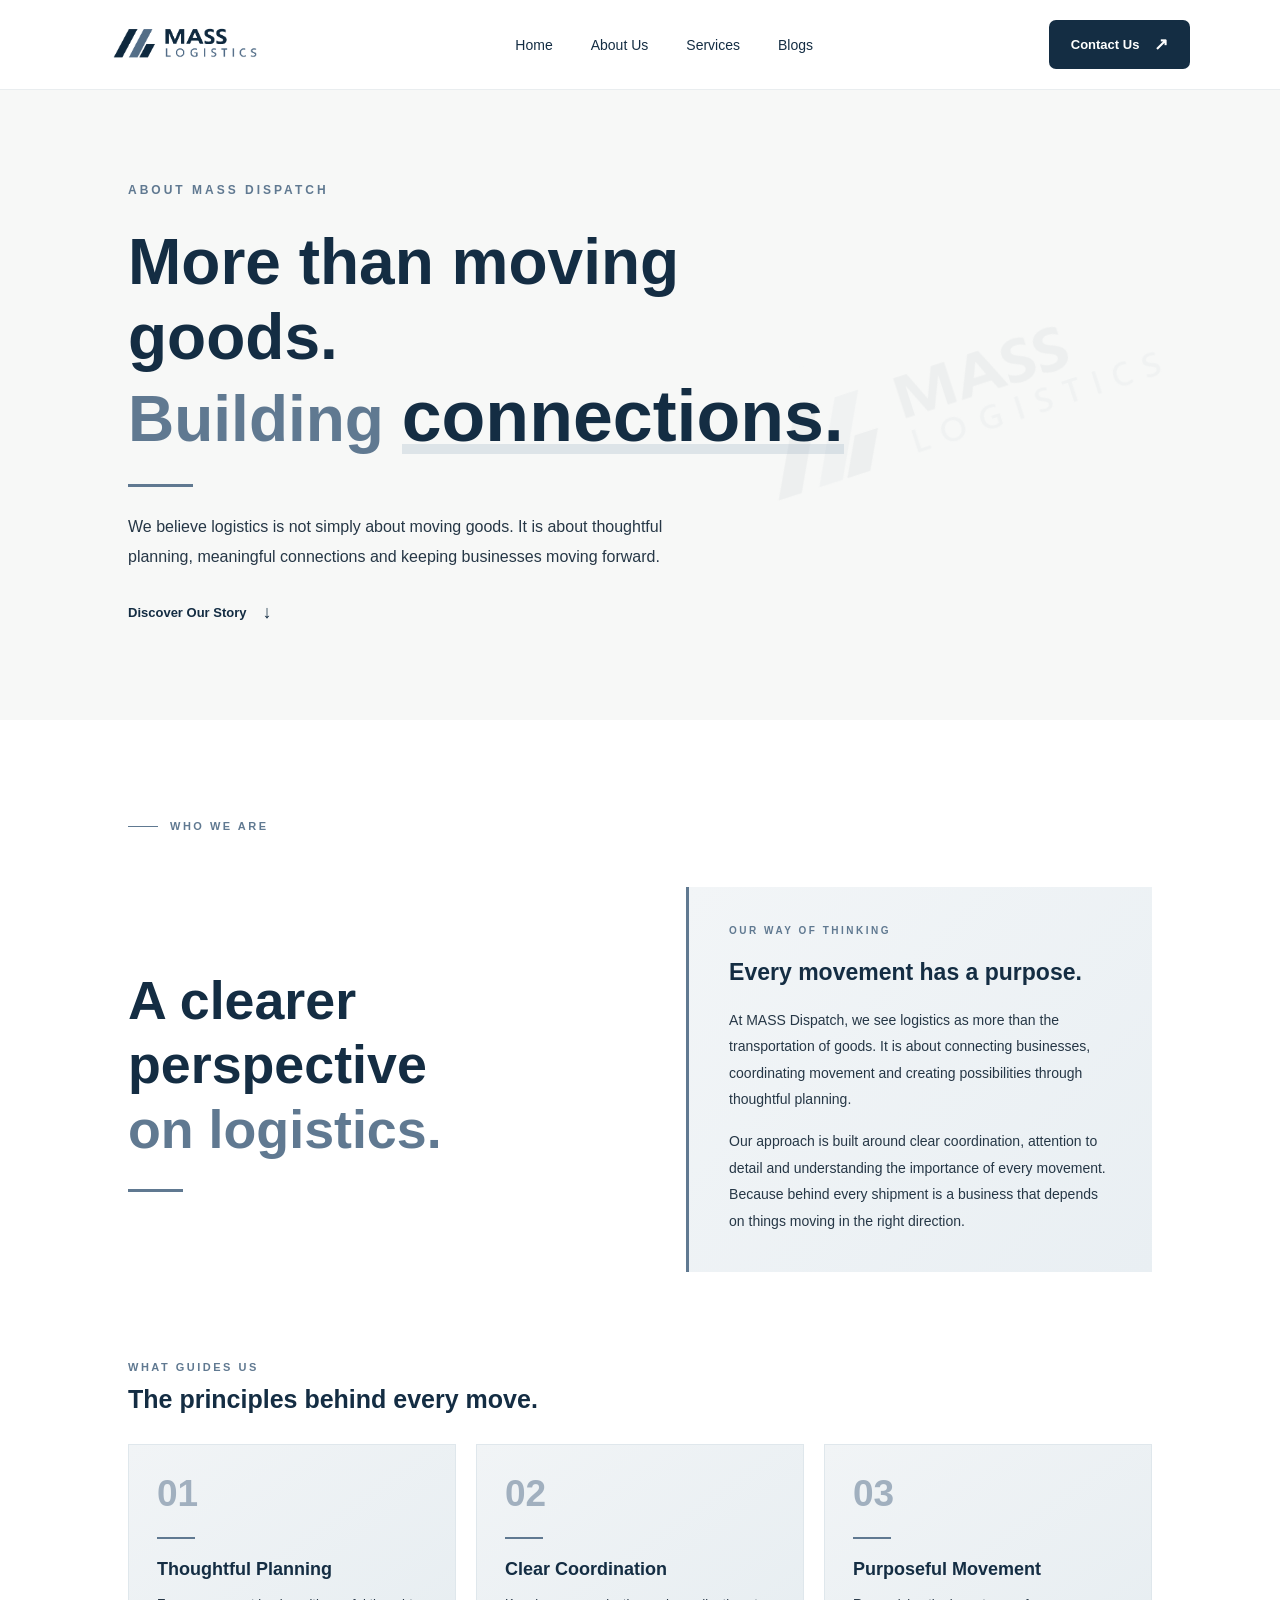
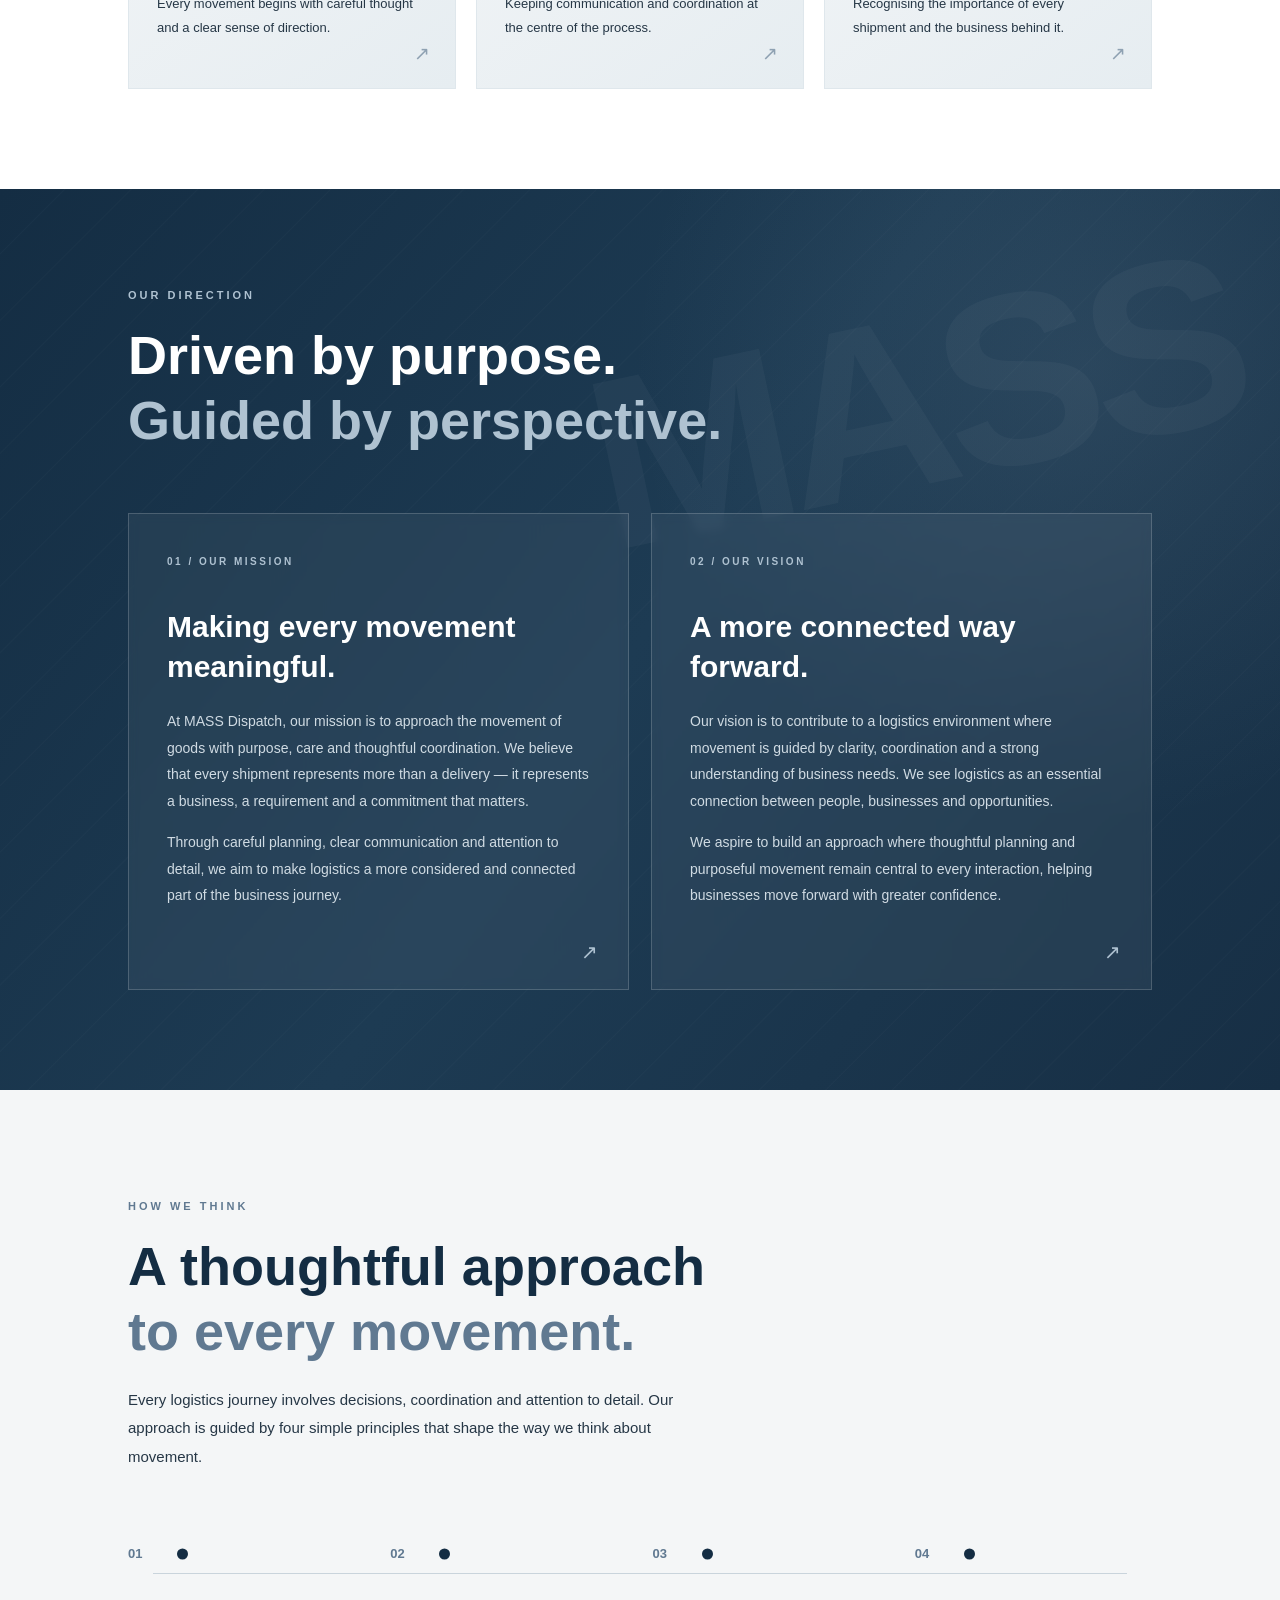
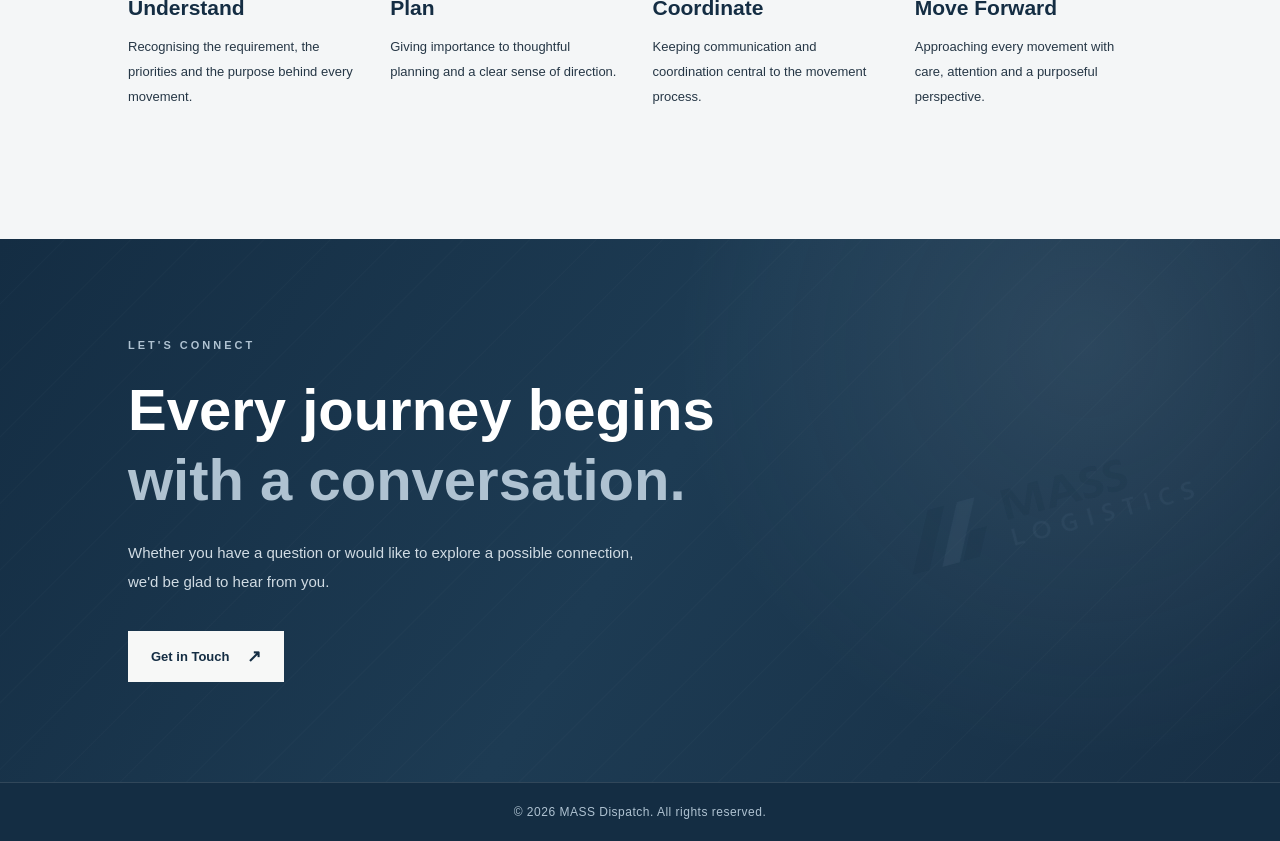
==== commit 2f247a78: "Rebrand about.html to MASS Dispatch" ====
--- a/about.html
+++ b/about.html
@@ -6,7 +6,7 @@
     <meta charset="UTF-8">
     <meta name="viewport" content="width=device-width, initial-scale=1.0">
 
-    <title>About Us | MASS Logistics</title>
+    <title>About Us | MASS Dispatch</title>
 
     <link rel="stylesheet" href="style.css">
 
@@ -18,7 +18,7 @@
     <header class="navbar">
 
         <a href="index.html" class="logo">
-            <img src="logo.png" alt="MASS Logistics">
+            <img src="logo.png" alt="MASS Dispatch">
         </a>
 
         <nav class="nav-links" id="navLinks">
@@ -55,7 +55,7 @@
     <div class="about-hero-content">
 
         <span class="about-eyebrow">
-            ABOUT MASS LOGISTICS
+            ABOUT MASS DISPATCH
         </span>
 
         <h1>
@@ -106,7 +106,7 @@
             <h3>Every movement has a purpose.</h3>
 
             <p>
-                At MASS Logistics, we see logistics as more than
+                At MASS Dispatch, we see logistics as more than
                 the transportation of goods. It is about connecting
                 businesses, coordinating movement and creating
                 possibilities through thoughtful planning.
@@ -193,7 +193,7 @@
             <h3>Making every movement meaningful.</h3>
 
             <p>
-                At MASS Logistics, our mission is to approach the
+                At MASS Dispatch, our mission is to approach the
                 movement of goods with purpose, care and thoughtful
                 coordination. We believe that every shipment represents
                 more than a delivery — it represents a business,
@@ -372,7 +372,7 @@
 
 <!-- COPYRIGHT -->
 <div class="copyright">
-    © 2026 MASS Logistics. All rights reserved.
+    © 2026 MASS Dispatch. All rights reserved.
 </div>
 
     <script src="script.js"></script>
--- a/style.css
+++ b/style.css
@@ -3851,4 +3851,336 @@
     .article-cover {
         height: 210px;
     }
-}+}
+
+
+/* =========================================
+   FULL FREIGHT BROKERAGE ARTICLE
+========================================= */
+
+.full-article {
+    background: #F7F8F7;
+    padding: 75px 10% 110px;
+}
+
+/* TABLE OF CONTENTS */
+
+.article-toc {
+    max-width: 1120px;
+    margin: 0 auto 85px;
+    padding: 38px 42px;
+    background: #EDF1F3;
+    border: 1px solid #DCE4E8;
+    display: grid;
+    grid-template-columns: 0.8fr 1.2fr;
+    gap: 55px;
+}
+
+.toc-heading span {
+    color: #607991;
+    font-size: 10px;
+    font-weight: 700;
+    letter-spacing: 2px;
+}
+
+.toc-heading h2 {
+    color: #142D43;
+    font-family: 'Manrope', sans-serif;
+    font-size: 27px;
+    line-height: 1.35;
+    margin-top: 17px;
+}
+
+.article-toc nav {
+    display: grid;
+    grid-template-columns: 1fr 1fr;
+    gap: 0 25px;
+}
+
+.article-toc nav a {
+    padding: 11px 0;
+    color: #354B5D;
+    text-decoration: none;
+    font-size: 12px;
+    border-bottom: 1px solid #D5DEE3;
+    transition: color 0.25s ease;
+}
+
+.article-toc nav a span {
+    color: #8095A5;
+    margin-right: 9px;
+    font-size: 10px;
+}
+
+.article-toc nav a:hover {
+    color: #607991;
+}
+
+/* ARTICLE BODY */
+
+.article-body {
+    max-width: 920px;
+    margin: 0 auto;
+}
+
+.article-section {
+    padding: 65px 0;
+    border-bottom: 1px solid #DCE3E7;
+    scroll-margin-top: 40px;
+}
+
+.section-number {
+    display: block;
+    margin-bottom: 18px;
+    color: #607991;
+    font-size: 10px;
+    font-weight: 700;
+    letter-spacing: 2px;
+}
+
+.article-section h2,
+.article-conclusion h2 {
+    color: #142D43;
+    font-family: 'Manrope', sans-serif;
+    font-size: 34px;
+    line-height: 1.3;
+    margin: 0 0 30px;
+    font-weight: 700;
+}
+
+.article-section h3 {
+    color: #203B50;
+    font-family: 'Manrope', sans-serif;
+    font-size: 19px;
+    line-height: 1.45;
+    margin: 35px 0 13px;
+    font-weight: 650;
+}
+
+.article-section p,
+.article-conclusion p {
+    color: #566673;
+    font-size: 15px;
+    line-height: 1.95;
+    margin: 0 0 20px;
+}
+
+.article-section p:last-child {
+    margin-bottom: 0;
+}
+
+/* IMPORTANT NOTE */
+
+.article-note {
+    margin-top: 35px;
+    padding: 25px 28px;
+    background: #EAF0F3;
+    border-left: 3px solid #607991;
+}
+
+.article-note strong {
+    display: block;
+    color: #142D43;
+    font-family: 'Manrope', sans-serif;
+    font-size: 14px;
+    margin-bottom: 9px;
+}
+
+.article-note p {
+    margin: 0;
+    font-size: 14px;
+}
+
+/* COMPARISON TABLE */
+
+.article-table-wrap {
+    width: 100%;
+    overflow-x: auto;
+    margin: 35px 0 10px;
+}
+
+.article-comparison {
+    width: 100%;
+    border-collapse: collapse;
+    background: #FFFFFF;
+    min-width: 550px;
+}
+
+.article-comparison th {
+    background: #142D43;
+    color: #FFFFFF;
+    text-align: left;
+    padding: 17px;
+    font-size: 12px;
+    letter-spacing: 0.4px;
+    font-weight: 600;
+}
+
+.article-comparison td {
+    padding: 17px;
+    border-bottom: 1px solid #E1E7EA;
+    color: #566673;
+    font-size: 13px;
+    line-height: 1.6;
+}
+
+.article-comparison td:first-child {
+    color: #203B50;
+    font-weight: 700;
+}
+
+.article-comparison tbody tr:hover {
+    background: #F1F5F6;
+}
+
+/* GLOSSARY */
+
+.glossary-list {
+    display: grid;
+    grid-template-columns: 1fr 1fr;
+    gap: 0 35px;
+    margin-top: 30px;
+}
+
+.glossary-item {
+    padding: 20px 0;
+    border-bottom: 1px solid #DCE3E7;
+}
+
+.glossary-item h3 {
+    margin: 0 0 8px;
+    font-size: 15px;
+}
+
+.glossary-item p {
+    margin: 0;
+    font-size: 13px;
+    line-height: 1.75;
+}
+
+/* FAQ */
+
+.article-faq {
+    border-bottom: none;
+}
+
+.faq-item {
+    padding: 23px 0;
+    border-bottom: 1px solid #DCE3E7;
+}
+
+.faq-item h3 {
+    margin: 0 0 10px;
+    font-size: 16px;
+}
+
+.faq-item p {
+    margin: 0;
+    font-size: 14px;
+}
+
+/* CONCLUSION */
+
+.article-conclusion {
+    margin-top: 35px;
+    padding: 55px;
+    background: #142D43;
+    position: relative;
+    overflow: hidden;
+}
+
+.article-conclusion::after {
+    content: "";
+    position: absolute;
+    width: 350px;
+    height: 350px;
+    border: 1px solid rgba(255,255,255,0.08);
+    border-radius: 50%;
+    right: -160px;
+    bottom: -200px;
+    pointer-events: none;
+}
+
+.article-conclusion .section-number {
+    color: #AFC2D1;
+}
+
+.article-conclusion h2 {
+    color: #FFFFFF;
+    max-width: 650px;
+}
+
+.article-conclusion p {
+    color: #D0DAE1;
+}
+
+.article-back-link {
+    display: inline-block;
+    margin-top: 20px;
+    color: #FFFFFF;
+    text-decoration: none;
+    font-size: 13px;
+    border-bottom: 1px solid #91A9BB;
+    padding-bottom: 7px;
+    transition: color 0.25s ease;
+}
+
+.article-back-link:hover {
+    color: #AFC2D1;
+}
+
+/* ARTICLE RESPONSIVE */
+
+@media (max-width: 900px) {
+    .full-article {
+        padding: 55px 7% 80px;
+    }
+
+    .article-toc {
+        grid-template-columns: 1fr;
+        gap: 25px;
+        padding: 30px;
+    }
+}
+
+@media (max-width: 600px) {
+    .full-article {
+        padding: 35px 6% 60px;
+    }
+
+    .article-toc {
+        padding: 24px 20px;
+        margin-bottom: 45px;
+    }
+
+    .article-toc nav {
+        grid-template-columns: 1fr;
+    }
+
+    .article-section {
+        padding: 45px 0;
+    }
+
+    .article-section h2,
+    .article-conclusion h2 {
+        font-size: 27px;
+    }
+
+    .article-section h3 {
+        font-size: 17px;
+    }
+
+    .article-section p,
+    .article-conclusion p {
+        font-size: 14px;
+        line-height: 1.85;
+    }
+
+    .glossary-list {
+        grid-template-columns: 1fr;
+    }
+
+    .article-conclusion {
+        padding: 35px 25px;
+    }
+}
